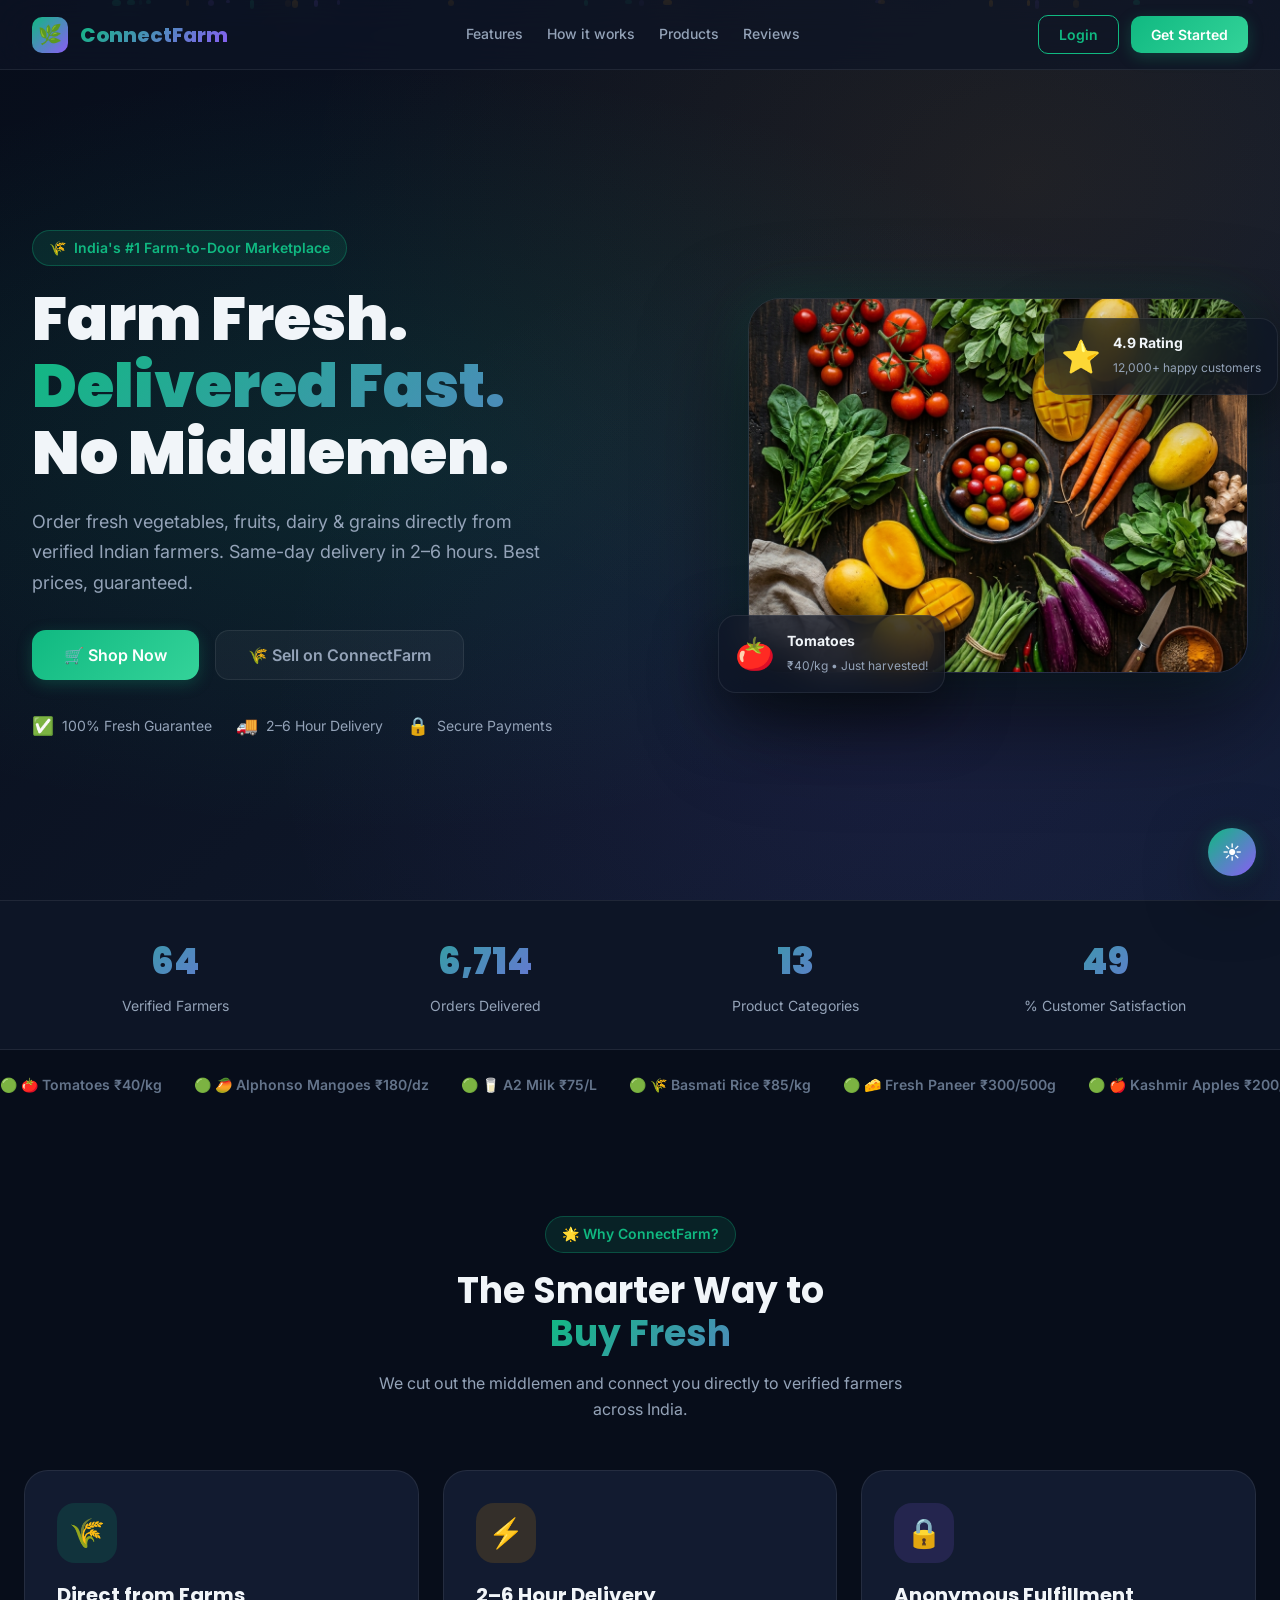
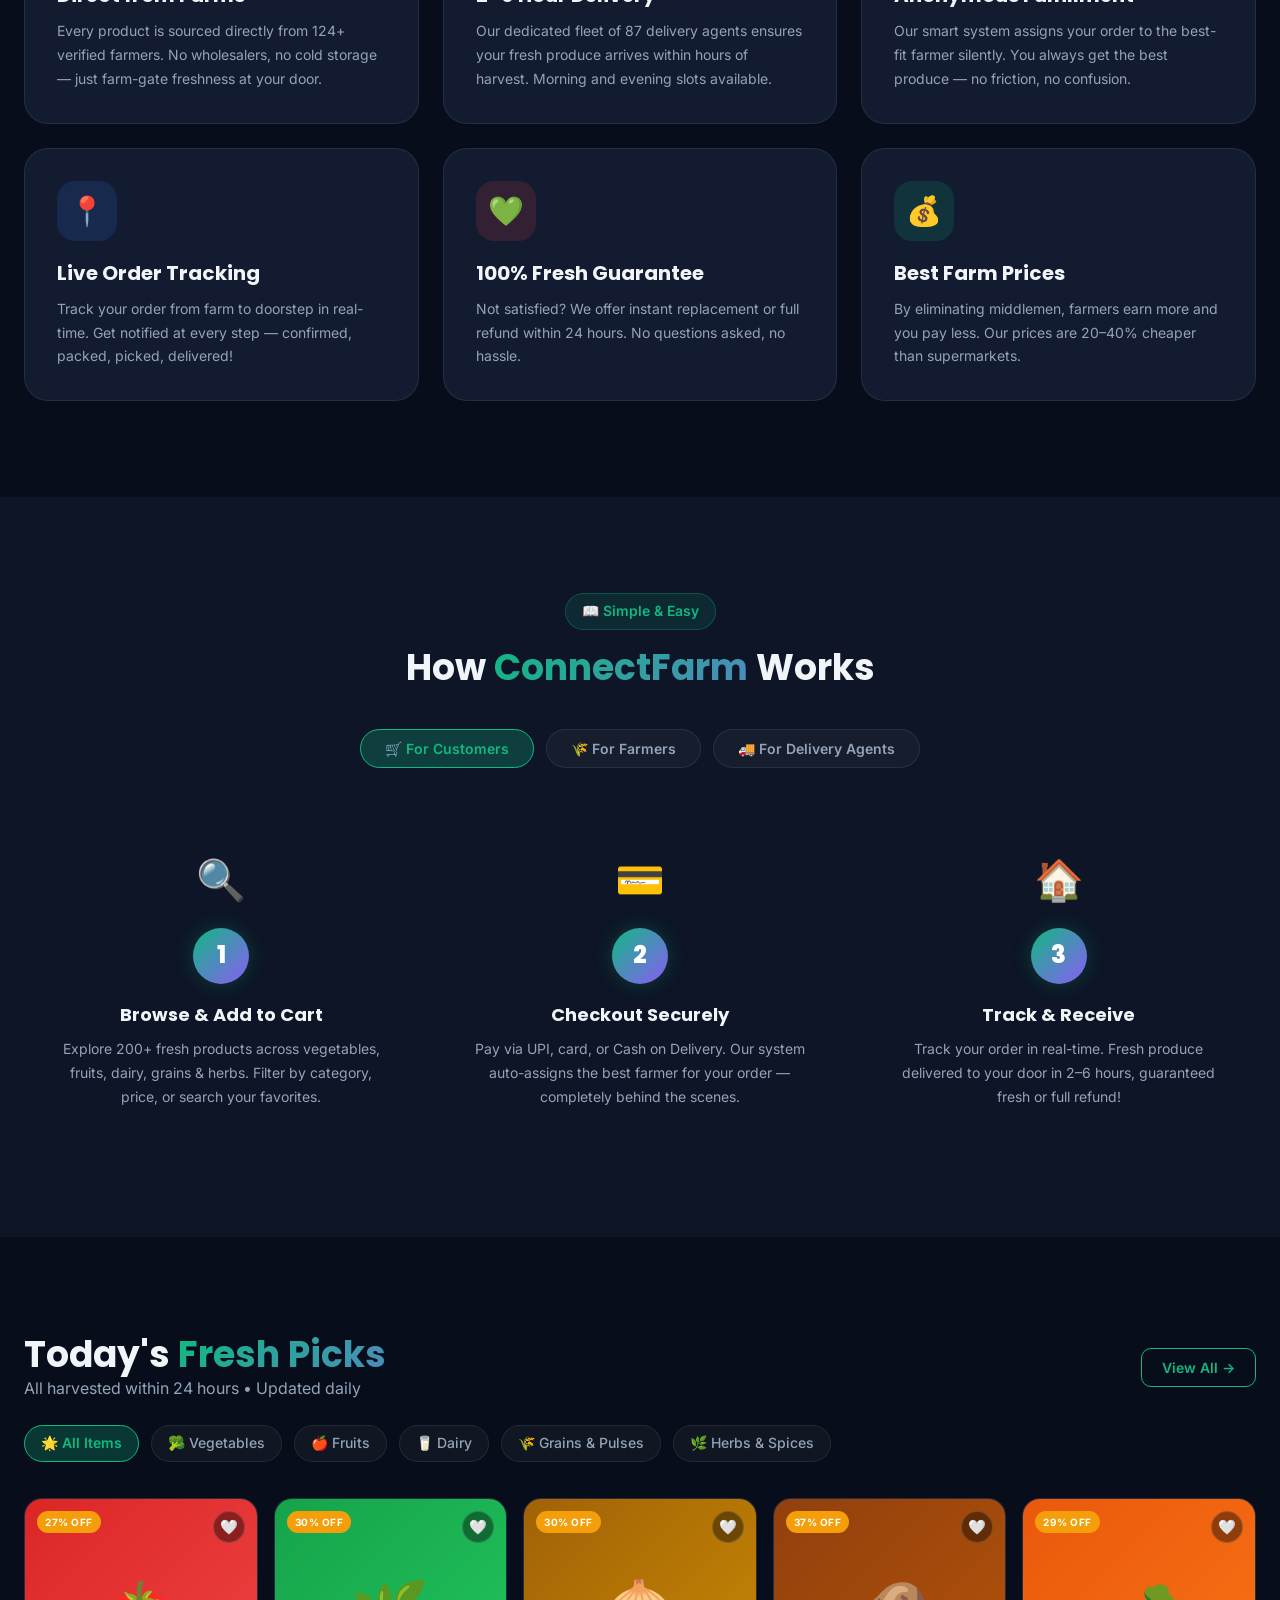
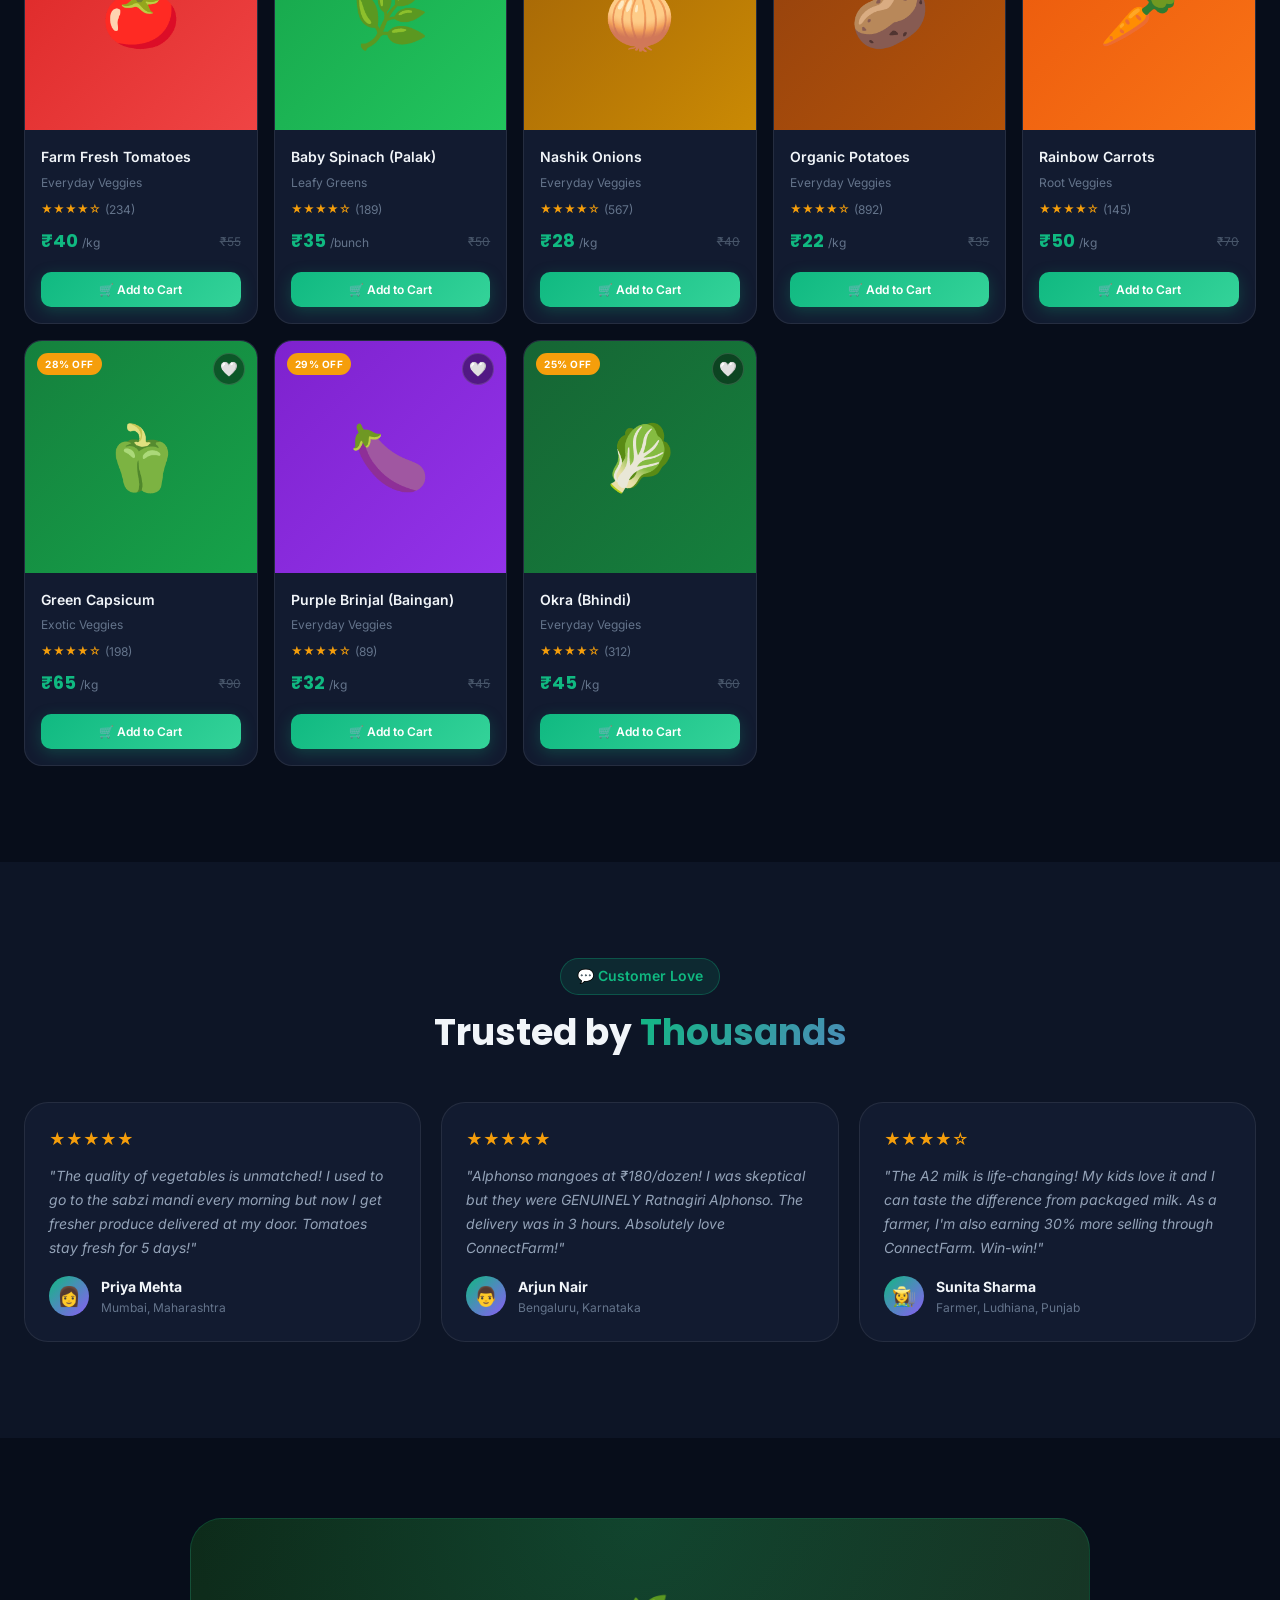
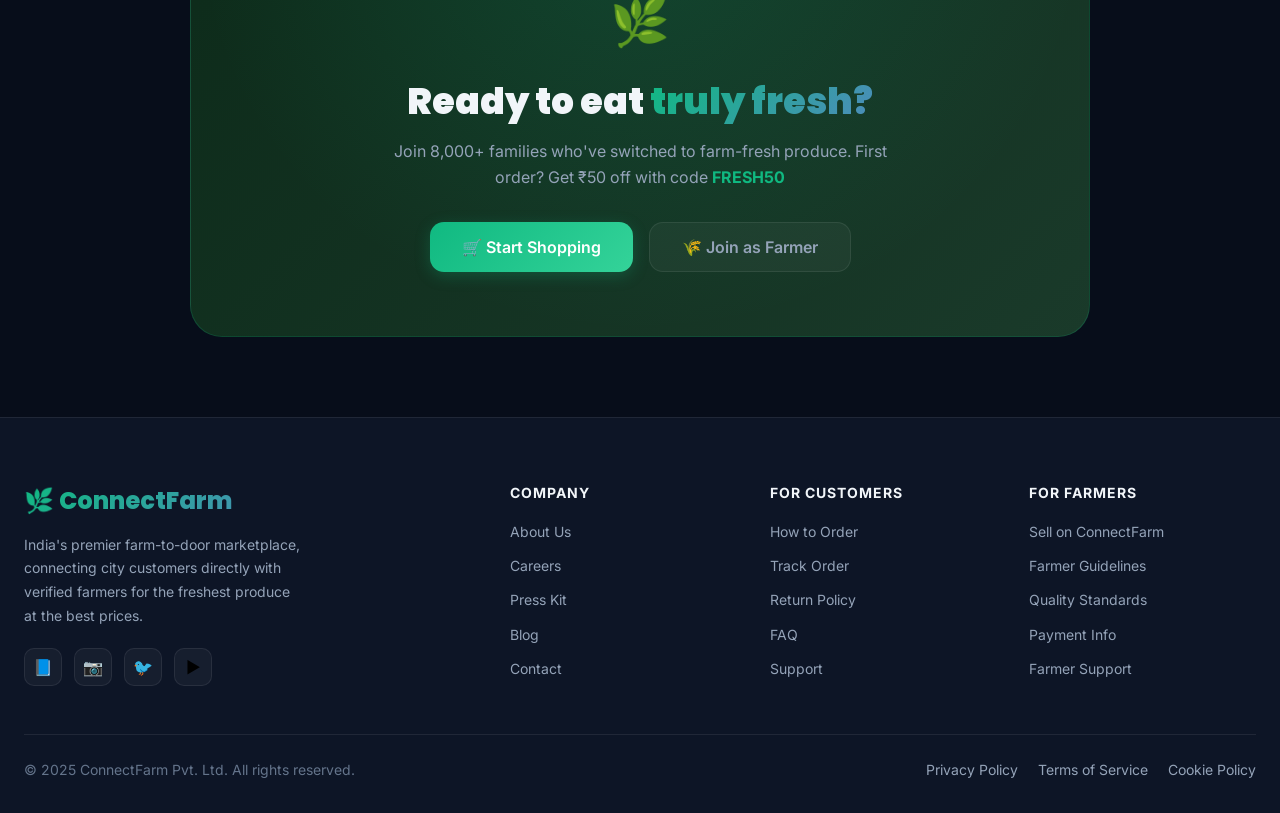
==== index.html @ 69b0e83d "[Sarthak]: added files" ====
<!DOCTYPE html>
<html lang="en" data-theme="dark">
<head>
  <meta charset="UTF-8" />
  <meta name="viewport" content="width=device-width, initial-scale=1.0" />
  <title>ConnectFarm — Farm Fresh, Delivered Fast</title>
  <meta name="description" content="India's premium farm-to-door marketplace. Order fresh vegetables, fruits, dairy & grains directly from verified farmers. Fast delivery, best prices." />
  <link rel="icon" href="data:image/svg+xml,<svg xmlns='http://www.w3.org/2000/svg' viewBox='0 0 100 100'><text y='.9em' font-size='90'>🌿</text></svg>" />
  <link rel="stylesheet" href="css/globals.css" />
  <link rel="stylesheet" href="css/components.css" />
  <link rel="stylesheet" href="css/animations.css" />
  <link rel="stylesheet" href="css/responsive.css" />
  <style>
    /* ─── Landing Page Specific ─── */
    .landing-nav {
      position: fixed; top: 0; left: 0; right: 0; z-index: var(--z-fixed);
      display: flex; align-items: center; gap: var(--space-6);
      padding: 0 var(--space-8); height: 70px;
      background: var(--glass); backdrop-filter: blur(20px);
      border-bottom: 1px solid var(--border);
      transition: all var(--transition);
    }
    .landing-nav.scrolled { background: var(--bg-secondary); box-shadow: var(--shadow); }
    .nav-links { display: flex; gap: var(--space-6); margin-left: auto; }
    .nav-link {
      font-size: var(--text-sm); font-weight: 500; color: var(--text-secondary);
      transition: color var(--transition-fast); text-decoration: none;
    }
    .nav-link:hover { color: var(--primary); }

    /* Hero */
    .hero {
      min-height: 100vh; position: relative; overflow: hidden;
      display: flex; align-items: center;
      background: var(--gradient-hero);
      padding-top: 70px;
    }
    .hero-bg {
      position: absolute; inset: 0; z-index: 0;
      background: radial-gradient(ellipse at 30% 50%, rgba(16,185,129,0.12) 0%, transparent 60%),
                  radial-gradient(ellipse at 80% 20%, rgba(245,158,11,0.08) 0%, transparent 50%),
                  radial-gradient(ellipse at 70% 80%, rgba(139,92,246,0.08) 0%, transparent 50%);
    }
    .hero-inner {
      position: relative; z-index: 2;
      display: flex; align-items: center; gap: var(--space-16);
      width: 100%; max-width: 1280px; margin: 0 auto;
      padding: var(--space-16) var(--space-8);
    }
    .hero-content { flex: 1; }
    .hero-eyebrow {
      display: inline-flex; align-items: center; gap: var(--space-2);
      background: rgba(16,185,129,0.12); border: 1px solid rgba(16,185,129,0.3);
      border-radius: var(--radius-full); padding: 6px var(--space-4);
      font-size: var(--text-sm); font-weight: 600; color: var(--primary);
      margin-bottom: var(--space-5); animation: fadeInDown 0.6s ease;
    }
    .hero-title {
      font-family: var(--font-display); font-size: 3.8rem; font-weight: 900;
      line-height: 1.1; margin-bottom: var(--space-5);
      animation: fadeInUp 0.7s ease 0.1s both;
    }
    .hero-subtitle {
      font-size: var(--text-lg); color: var(--text-secondary);
      max-width: 520px; margin-bottom: var(--space-8);
      animation: fadeInUp 0.7s ease 0.2s both;
      line-height: 1.7;
    }
    .hero-cta-group {
      display: flex; gap: var(--space-4); flex-wrap: wrap;
      margin-bottom: var(--space-8);
      animation: fadeInUp 0.7s ease 0.3s both;
    }
    .hero-trust-badges {
      display: flex; gap: var(--space-6); flex-wrap: wrap;
      animation: fadeInUp 0.7s ease 0.4s both;
    }
    .trust-badge {
      display: flex; align-items: center; gap: var(--space-2);
      font-size: var(--text-sm); color: var(--text-secondary);
    }
    .trust-badge-icon { font-size: 1.1rem; }
    .hero-image-area {
      flex: 1; max-width: 500px;
      position: relative; animation: heroFloat 6s ease-in-out infinite;
    }
    .hero-img {
      width: 100%; border-radius: var(--radius-2xl);
      box-shadow: var(--shadow-xl), 0 0 60px rgba(16,185,129,0.15);
      object-fit: cover; aspect-ratio: 4/3;
      border: 1px solid var(--border);
    }
    .hero-float-card {
      position: absolute; background: var(--glass);
      backdrop-filter: blur(20px); border: 1px solid var(--glass-border);
      border-radius: var(--radius-lg); padding: var(--space-3) var(--space-4);
      display: flex; align-items: center; gap: var(--space-3);
      box-shadow: var(--shadow-lg);
    }
    .hero-float-card.card-1 { bottom: -20px; left: -30px; animation: floatSlow 4s ease-in-out infinite; }
    .hero-float-card.card-2 { top: 20px; right: -30px; animation: floatSlow 5s ease-in-out infinite reverse; }
    .float-card-emoji { font-size: 2rem; }
    .float-card-text strong { display: block; font-size: var(--text-sm); color: var(--text-primary); font-weight: 700; }
    .float-card-text span { font-size: var(--text-xs); color: var(--text-secondary); }

    /* Stats bar */
    .stats-bar {
      background: var(--bg-secondary); border-top: 1px solid var(--border);
      border-bottom: 1px solid var(--border); padding: var(--space-8) 0;
    }
    .stats-grid {
      display: grid; grid-template-columns: repeat(4, 1fr);
      gap: var(--space-6); max-width: 1280px; margin: 0 auto;
      padding: 0 var(--space-8); text-align: center;
    }
    .stat-item {}
    .stat-num {
      font-family: var(--font-display); font-size: var(--text-4xl);
      font-weight: 900; background: var(--gradient-primary);
      -webkit-background-clip: text; -webkit-text-fill-color: transparent;
      background-clip: text;
    }
    .stat-desc { font-size: var(--text-sm); color: var(--text-secondary); margin-top: 4px; }

    /* Marquee */
    .marquee-section { padding: var(--space-6) 0; overflow: hidden; background: var(--bg-primary); }
    .marquee-track {
      display: flex; gap: var(--space-8); white-space: nowrap;
      animation: marqueeScroll 20s linear infinite;
    }
    .marquee-item {
      display: inline-flex; align-items: center; gap: var(--space-3);
      font-size: var(--text-sm); font-weight: 600; color: var(--text-tertiary);
      flex-shrink: 0;
    }
    @keyframes marqueeScroll {
      from { transform: translateX(0); }
      to { transform: translateX(-50%); }
    }

    /* Features */
    .features-section { padding: var(--space-24) 0; background: var(--bg-primary); }
    .features-grid { display: grid; grid-template-columns: repeat(3, 1fr); gap: var(--space-6); }
    .feature-card {
      background: var(--bg-card); border: 1px solid var(--border);
      border-radius: var(--radius-xl); padding: var(--space-8);
      transition: all var(--transition); position: relative; overflow: hidden;
    }
    .feature-card::before {
      content: ''; position: absolute; top: 0; left: 0; right: 0; height: 2px;
      background: var(--gradient-primary); transform: scaleX(0); transform-origin: left;
      transition: transform var(--transition);
    }
    .feature-card:hover::before { transform: scaleX(1); }
    .feature-card:hover { transform: translateY(-6px); box-shadow: var(--shadow-lg); border-color: var(--primary); }
    .feature-icon {
      width: 60px; height: 60px; border-radius: var(--radius-lg);
      display: flex; align-items: center; justify-content: center;
      font-size: 1.8rem; margin-bottom: var(--space-5);
    }
    .feature-title { font-size: var(--text-xl); font-weight: 700; margin-bottom: var(--space-3); }
    .feature-desc { color: var(--text-secondary); line-height: 1.7; font-size: var(--text-sm); }

    /* How it works */
    .how-section { padding: var(--space-24) 0; background: var(--bg-secondary); }
    .how-tabs { display: flex; gap: var(--space-3); justify-content: center; margin-bottom: var(--space-12); flex-wrap: wrap; }
    .how-tab {
      padding: 10px var(--space-6); border-radius: var(--radius-full);
      background: var(--surface); border: 1.5px solid var(--border);
      font-weight: 600; font-size: var(--text-sm); cursor: pointer;
      transition: all var(--transition-fast); color: var(--text-secondary);
    }
    .how-tab.active { background: var(--primary-glow); border-color: var(--primary); color: var(--primary); }
    .how-content { display: none; }
    .how-content.active { display: grid; grid-template-columns: repeat(3, 1fr); gap: var(--space-6); }
    .steps-grid { grid-template-columns: repeat(3, 1fr); }
    .step-card {
      text-align: center; padding: var(--space-8);
      position: relative;
    }
    .step-num {
      width: 56px; height: 56px; border-radius: var(--radius-full);
      background: var(--gradient-primary); color: white;
      font-family: var(--font-display); font-size: var(--text-2xl); font-weight: 800;
      display: flex; align-items: center; justify-content: center;
      margin: 0 auto var(--space-5);
      box-shadow: 0 0 20px var(--primary-glow);
    }
    .step-icon { font-size: 2.5rem; margin-bottom: var(--space-4); }
    .step-title { font-size: var(--text-lg); font-weight: 700; margin-bottom: var(--space-3); }
    .step-desc { color: var(--text-secondary); font-size: var(--text-sm); line-height: 1.7; }
    .step-connector {
      position: absolute; top: 85px; right: -20px; width: 40px; height: 2px;
      background: var(--gradient-primary); opacity: 0.4;
    }

    /* Products preview */
    .products-section { padding: var(--space-24) 0; background: var(--bg-primary); }
    .categories-scroll {
      display: flex; gap: var(--space-3); overflow-x: auto;
      padding-bottom: var(--space-3); margin-bottom: var(--space-6);
      scrollbar-width: none;
    }
    .categories-scroll::-webkit-scrollbar { display: none; }

    /* Testimonials */
    .testimonials-section { padding: var(--space-24) 0; background: var(--bg-secondary); }
    .testimonials-grid { display: grid; grid-template-columns: repeat(3, 1fr); gap: var(--space-5); }
    .testimonial-card {
      background: var(--bg-card); border: 1px solid var(--border);
      border-radius: var(--radius-xl); padding: var(--space-6);
      transition: all var(--transition);
    }
    .testimonial-card:hover { transform: translateY(-4px); box-shadow: var(--shadow-lg); }
    .testimonial-stars { color: var(--secondary); font-size: 1rem; margin-bottom: var(--space-3); }
    .testimonial-text { color: var(--text-secondary); font-size: var(--text-sm); line-height: 1.7; margin-bottom: var(--space-4); font-style: italic; }
    .testimonial-author { display: flex; align-items: center; gap: var(--space-3); }
    .testimonial-avatar {
      width: 40px; height: 40px; border-radius: var(--radius-full);
      background: var(--gradient-primary); display: flex; align-items: center; justify-content: center;
      font-size: 1.2rem;
    }
    .testimonial-name { font-weight: 700; font-size: var(--text-sm); }
    .testimonial-loc { font-size: var(--text-xs); color: var(--text-tertiary); }

    /* App CTA */
    .app-section {
      padding: var(--space-20) 0; background: var(--bg-primary);
    }
    .app-cta-card {
      background: linear-gradient(135deg, #0d2b1a, #1a3a2a);
      border: 1px solid rgba(16,185,129,0.2);
      border-radius: var(--radius-2xl); padding: var(--space-16);
      text-align: center; position: relative; overflow: hidden;
      max-width: 900px; margin: 0 auto;
    }
    .app-cta-card::before {
      content: ''; position: absolute; inset: 0;
      background: radial-gradient(ellipse at 50% 0%, rgba(16,185,129,0.15) 0%, transparent 70%);
    }
    .app-cta-card > * { position: relative; z-index: 1; }

    /* Footer */
    .footer { background: var(--bg-secondary); border-top: 1px solid var(--border); padding: var(--space-16) 0 var(--space-8); }
    .footer-grid { display: grid; grid-template-columns: 2fr 1fr 1fr 1fr; gap: var(--space-8); margin-bottom: var(--space-12); }
    .footer-brand { max-width: 280px; }
    .footer-logo { font-family: var(--font-display); font-size: var(--text-2xl); font-weight: 800; }
    .footer-desc { color: var(--text-secondary); font-size: var(--text-sm); margin-top: var(--space-3); line-height: 1.7; }
    .footer-social { display: flex; gap: var(--space-3); margin-top: var(--space-5); }
    .social-btn {
      width: 38px; height: 38px; border-radius: var(--radius);
      background: var(--surface); border: 1px solid var(--border);
      display: flex; align-items: center; justify-content: center;
      font-size: 1rem; cursor: pointer; transition: all var(--transition-fast);
    }
    .social-btn:hover { background: var(--primary-glow); border-color: var(--primary); }
    .footer-heading { font-size: var(--text-sm); font-weight: 700; text-transform: uppercase; letter-spacing: 1px; color: var(--text-primary); margin-bottom: var(--space-4); }
    .footer-links { display: flex; flex-direction: column; gap: var(--space-3); }
    .footer-link { font-size: var(--text-sm); color: var(--text-secondary); transition: color var(--transition-fast); text-decoration: none; }
    .footer-link:hover { color: var(--primary); }
    .footer-bottom { border-top: 1px solid var(--border); padding-top: var(--space-6); display: flex; align-items: center; justify-content: space-between; }
    .footer-copy { font-size: var(--text-sm); color: var(--text-tertiary); }

    /* Login Modal styles */
    .login-card {
      background: var(--bg-secondary); border: 1px solid var(--border);
      border-radius: var(--radius-2xl); padding: var(--space-10);
      width: 100%; max-width: 440px; position: relative; z-index: 1;
      box-shadow: var(--shadow-xl);
    }
    .login-logo {
      text-align: center; margin-bottom: var(--space-8);
    }
    .login-logo-icon {
      width: 64px; height: 64px; border-radius: var(--radius-xl);
      background: var(--gradient-primary); display: flex; align-items: center;
      justify-content: center; font-size: 2rem; margin: 0 auto var(--space-3);
      box-shadow: 0 0 30px var(--primary-glow);
    }
    .login-title { font-family: var(--font-display); font-size: var(--text-2xl); font-weight: 800; }
    .login-subtitle { color: var(--text-secondary); font-size: var(--text-sm); margin-top: 4px; }

    .demo-accounts {
      background: var(--surface); border: 1px solid var(--border);
      border-radius: var(--radius-lg); padding: var(--space-4);
      margin-bottom: var(--space-5);
    }
    .demo-label { font-size: var(--text-xs); font-weight: 700; text-transform: uppercase; letter-spacing: 0.5px; color: var(--text-tertiary); margin-bottom: var(--space-3); }
    .demo-grid { display: grid; grid-template-columns: 1fr 1fr; gap: var(--space-2); }
    .demo-btn {
      padding: var(--space-3); border-radius: var(--radius);
      background: var(--surface); border: 1px solid var(--border);
      cursor: pointer; text-align: center; transition: all var(--transition-fast);
      font-size: var(--text-xs);
    }
    .demo-btn:hover { background: var(--primary-glow); border-color: var(--primary); }
    .demo-btn-emoji { font-size: 1.3rem; display: block; margin-bottom: 4px; }
    .demo-btn-label { font-weight: 600; color: var(--text-primary); display: block; }
    .demo-btn-email { color: var(--text-tertiary); font-size: 10px; display: block; }
    .divider {
      display: flex; align-items: center; gap: var(--space-3);
      margin: var(--space-5) 0;
    }
    .divider::before, .divider::after {
      content: ''; flex: 1; height: 1px; background: var(--border);
    }
    .divider-text { font-size: var(--text-xs); color: var(--text-tertiary); white-space: nowrap; }

    #login-error {
      background: rgba(239, 68, 68, 0.1); border: 1px solid rgba(239, 68, 68, 0.3);
      border-radius: var(--radius); padding: var(--space-3) var(--space-4);
      color: var(--danger-light); font-size: var(--text-sm); margin-bottom: var(--space-4);
      display: none;
    }
  </style>
</head>
<body>
  <!-- Page Loader -->
  <div id="page-loader">
    <div class="loader-inner">
      <div class="loader-logo">🌿 ConnectFarm</div>
      <div class="loader-bar"><div class="loader-bar-fill"></div></div>
    </div>
  </div>

  <!-- Overlay -->
  <div class="overlay" id="overlay" onclick="closeLoginModal()"></div>

  <!-- Toast Container -->
  <div id="toast-container"></div>

  <!-- Theme Toggle -->
  <button class="theme-toggle" id="theme-toggle" onclick="CF_APP.toggleTheme()" title="Toggle theme">☀️</button>

  <!-- ════════════ NAVBAR ════════════ -->
  <nav class="landing-nav" id="main-nav">
    <div class="navbar-brand">
      <div class="navbar-logo">🌿</div>
      <span class="navbar-brand-text">ConnectFarm</span>
    </div>
    <nav class="nav-links">
      <a href="#features" class="nav-link">Features</a>
      <a href="#how-it-works" class="nav-link">How it works</a>
      <a href="#products" class="nav-link">Products</a>
      <a href="#testimonials" class="nav-link">Reviews</a>
    </nav>
    <div style="margin-left:auto;display:flex;gap:var(--space-3);align-items:center">
      <button class="btn btn-outline" onclick="openLoginModal()">Login</button>
      <button class="btn btn-primary" onclick="openLoginModal()">Get Started</button>
    </div>
  </nav>

  <!-- ════════════ HERO ════════════ -->
  <section class="hero">
    <div class="hero-bg"></div>
    <div id="hero-particles" class="particles-container"></div>
    <div class="hero-inner">
      <div class="hero-content">
        <div class="hero-eyebrow">
          <span>🌾</span> <span>India's #1 Farm-to-Door Marketplace</span>
        </div>
        <h1 class="hero-title">
          Farm Fresh.<br>
          <span class="gradient-text">Delivered Fast.</span><br>
          No Middlemen.
        </h1>
        <p class="hero-subtitle">
          Order fresh vegetables, fruits, dairy & grains directly from verified Indian farmers. Same-day delivery in 2–6 hours. Best prices, guaranteed.
        </p>
        <div class="hero-cta-group">
          <button class="btn btn-primary btn-lg" onclick="openLoginModal('customer')">
            🛒 Shop Now
          </button>
          <button class="btn btn-ghost btn-lg" onclick="openLoginModal('farmer')">
            🌾 Sell on ConnectFarm
          </button>
        </div>
        <div class="hero-trust-badges">
          <div class="trust-badge"><span class="trust-badge-icon">✅</span> 100% Fresh Guarantee</div>
          <div class="trust-badge"><span class="trust-badge-icon">🚚</span> 2–6 Hour Delivery</div>
          <div class="trust-badge"><span class="trust-badge-icon">🔒</span> Secure Payments</div>
        </div>
      </div>
      <div class="hero-image-area">
        <img src="assets/images/hero.png" alt="Fresh farm produce" class="hero-img" onerror="this.style.cssText='background:var(--gradient-primary);height:300px;display:flex;align-items:center;justify-content:center;font-size:6rem;border-radius:var(--radius-2xl)'" />
        <div class="hero-float-card card-1">
          <div class="float-card-emoji">🍅</div>
          <div class="float-card-text">
            <strong>Tomatoes</strong>
            <span>₹40/kg • Just harvested!</span>
          </div>
        </div>
        <div class="hero-float-card card-2">
          <div class="float-card-emoji">⭐</div>
          <div class="float-card-text">
            <strong>4.9 Rating</strong>
            <span>12,000+ happy customers</span>
          </div>
        </div>
      </div>
    </div>
  </section>

  <!-- ════════════ STATS BAR ════════════ -->
  <section class="stats-bar">
    <div class="stats-grid">
      <div class="stat-item reveal">
        <div class="stat-num" data-count="124">0</div>
        <div class="stat-desc">Verified Farmers</div>
      </div>
      <div class="stat-item reveal delay-100">
        <div class="stat-num" data-count="12847">0</div>
        <div class="stat-desc">Orders Delivered</div>
      </div>
      <div class="stat-item reveal delay-200">
        <div class="stat-num" data-count="25">0</div>
        <div class="stat-desc">Product Categories</div>
      </div>
      <div class="stat-item reveal delay-300">
        <div class="stat-num" data-count="94">0</div>
        <div class="stat-desc">% Customer Satisfaction</div>
      </div>
    </div>
  </section>

  <!-- Marquee -->
  <div class="marquee-section">
    <div class="marquee-track" id="marquee-track">
      <!-- Items duplicated for seamless loop -->
    </div>
  </div>

  <!-- ════════════ FEATURES ════════════ -->
  <section class="features-section" id="features">
    <div class="container">
      <div class="text-center" style="margin-bottom:var(--space-12)">
        <div class="hero-eyebrow" style="display:inline-flex;margin-bottom:var(--space-4)">🌟 Why ConnectFarm?</div>
        <h2 class="reveal">The Smarter Way to<br><span class="gradient-text">Buy Fresh</span></h2>
        <p class="reveal delay-100" style="max-width:560px;margin:var(--space-4) auto 0">We cut out the middlemen and connect you directly to verified farmers across India.</p>
      </div>
      <div class="features-grid">
        <div class="feature-card reveal">
          <div class="feature-icon" style="background:rgba(16,185,129,0.15)">🌾</div>
          <h3 class="feature-title">Direct from Farms</h3>
          <p class="feature-desc">Every product is sourced directly from 124+ verified farmers. No wholesalers, no cold storage — just farm-gate freshness at your door.</p>
        </div>
        <div class="feature-card reveal delay-100">
          <div class="feature-icon" style="background:rgba(245,158,11,0.15)">⚡</div>
          <h3 class="feature-title">2–6 Hour Delivery</h3>
          <p class="feature-desc">Our dedicated fleet of 87 delivery agents ensures your fresh produce arrives within hours of harvest. Morning and evening slots available.</p>
        </div>
        <div class="feature-card reveal delay-200">
          <div class="feature-icon" style="background:rgba(139,92,246,0.15)">🔒</div>
          <h3 class="feature-title">Anonymous Fulfillment</h3>
          <p class="feature-desc">Our smart system assigns your order to the best-fit farmer silently. You always get the best produce — no friction, no confusion.</p>
        </div>
        <div class="feature-card reveal">
          <div class="feature-icon" style="background:rgba(59,130,246,0.15)">📍</div>
          <h3 class="feature-title">Live Order Tracking</h3>
          <p class="feature-desc">Track your order from farm to doorstep in real-time. Get notified at every step — confirmed, packed, picked, delivered!</p>
        </div>
        <div class="feature-card reveal delay-100">
          <div class="feature-icon" style="background:rgba(239,68,68,0.15)">💚</div>
          <h3 class="feature-title">100% Fresh Guarantee</h3>
          <p class="feature-desc">Not satisfied? We offer instant replacement or full refund within 24 hours. No questions asked, no hassle.</p>
        </div>
        <div class="feature-card reveal delay-200">
          <div class="feature-icon" style="background:rgba(16,185,129,0.15)">💰</div>
          <h3 class="feature-title">Best Farm Prices</h3>
          <p class="feature-desc">By eliminating middlemen, farmers earn more and you pay less. Our prices are 20–40% cheaper than supermarkets.</p>
        </div>
      </div>
    </div>
  </section>

  <!-- ════════════ HOW IT WORKS ════════════ -->
  <section class="how-section" id="how-it-works">
    <div class="container">
      <div class="text-center" style="margin-bottom:var(--space-10)">
        <div class="hero-eyebrow" style="display:inline-flex;margin-bottom:var(--space-4)">📖 Simple & Easy</div>
        <h2 class="reveal">How <span class="gradient-text">ConnectFarm</span> Works</h2>
      </div>
      <div class="how-tabs">
        <button class="how-tab active" onclick="switchHowTab('customer', this)">🛒 For Customers</button>
        <button class="how-tab" onclick="switchHowTab('farmer', this)">🌾 For Farmers</button>
        <button class="how-tab" onclick="switchHowTab('delivery', this)">🚚 For Delivery Agents</button>
      </div>

      <div class="how-content active" id="how-customer">
        <div class="step-card reveal">
          <div class="step-icon">🔍</div>
          <div class="step-num">1</div>
          <h3 class="step-title">Browse & Add to Cart</h3>
          <p class="step-desc">Explore 200+ fresh products across vegetables, fruits, dairy, grains & herbs. Filter by category, price, or search your favorites.</p>
        </div>
        <div class="step-card reveal delay-200">
          <div class="step-icon">💳</div>
          <div class="step-num">2</div>
          <h3 class="step-title">Checkout Securely</h3>
          <p class="step-desc">Pay via UPI, card, or Cash on Delivery. Our system auto-assigns the best farmer for your order — completely behind the scenes.</p>
        </div>
        <div class="step-card reveal delay-400">
          <div class="step-icon">🏠</div>
          <div class="step-num">3</div>
          <h3 class="step-title">Track & Receive</h3>
          <p class="step-desc">Track your order in real-time. Fresh produce delivered to your door in 2–6 hours, guaranteed fresh or full refund!</p>
        </div>
      </div>

      <div class="how-content" id="how-farmer">
        <div class="step-card reveal">
          <div class="step-icon">📋</div>
          <div class="step-num">1</div>
          <h3 class="step-title">List Your Products</h3>
          <p class="step-desc">Create your product listings with photos, prices, and quantity. Your products appear to thousands of city customers instantly.</p>
        </div>
        <div class="step-card reveal delay-200">
          <div class="step-icon">📦</div>
          <div class="step-num">2</div>
          <h3 class="step-title">Receive & Pack Orders</h3>
          <p class="step-desc">Get notified when a customer orders. Pack the produce and mark it ready — our delivery agent will pick it up.</p>
        </div>
        <div class="step-card reveal delay-400">
          <div class="step-icon">💰</div>
          <div class="step-num">3</div>
          <h3 class="step-title">Earn More</h3>
          <p class="step-desc">Receive instant payments. Track your earnings, orders, and growth on your personal dashboard with AI insights.</p>
        </div>
      </div>

      <div class="how-content" id="how-delivery">
        <div class="step-card reveal">
          <div class="step-icon">📱</div>
          <div class="step-num">1</div>
          <h3 class="step-title">Accept Deliveries</h3>
          <p class="step-desc">View assigned deliveries on your dashboard. See pickup location, drop address, and estimated earnings for each order.</p>
        </div>
        <div class="step-card reveal delay-200">
          <div class="step-icon">🗺️</div>
          <div class="step-num">2</div>
          <h3 class="step-title">Navigate & Deliver</h3>
          <p class="step-desc">Follow optimized routes to pick up from farms and deliver to customers. Real-time support available 24/7.</p>
        </div>
        <div class="step-card reveal delay-400">
          <div class="step-icon">📊</div>
          <div class="step-num">3</div>
          <h3 class="step-title">Track Your Earnings</h3>
          <p class="step-desc">Monitor daily earnings, fuel expenses, vehicle health, and monthly revenue on your comprehensive dashboard.</p>
        </div>
      </div>
    </div>
  </section>

  <!-- ════════════ PRODUCTS PREVIEW ════════════ -->
  <section class="products-section" id="products">
    <div class="container">
      <div class="section-header">
        <div>
          <h2 class="reveal">Today's <span class="gradient-text">Fresh Picks</span></h2>
          <p class="reveal delay-100">All harvested within 24 hours • Updated daily</p>
        </div>
        <button class="btn btn-outline" onclick="openLoginModal('customer')">View All →</button>
      </div>
      <div class="categories-scroll" id="landing-cats"></div>
      <div class="products-grid" id="landing-products"></div>
    </div>
  </section>

  <!-- ════════════ TESTIMONIALS ════════════ -->
  <section class="testimonials-section" id="testimonials">
    <div class="container">
      <div class="text-center" style="margin-bottom:var(--space-12)">
        <div class="hero-eyebrow" style="display:inline-flex;margin-bottom:var(--space-4)">💬 Customer Love</div>
        <h2 class="reveal">Trusted by <span class="gradient-text">Thousands</span></h2>
      </div>
      <div class="testimonials-grid">
        <div class="testimonial-card reveal">
          <div class="testimonial-stars">★★★★★</div>
          <p class="testimonial-text">"The quality of vegetables is unmatched! I used to go to the sabzi mandi every morning but now I get fresher produce delivered at my door. Tomatoes stay fresh for 5 days!"</p>
          <div class="testimonial-author">
            <div class="testimonial-avatar">👩</div>
            <div><div class="testimonial-name">Priya Mehta</div><div class="testimonial-loc">Mumbai, Maharashtra</div></div>
          </div>
        </div>
        <div class="testimonial-card reveal delay-100">
          <div class="testimonial-stars">★★★★★</div>
          <p class="testimonial-text">"Alphonso mangoes at ₹180/dozen! I was skeptical but they were GENUINELY Ratnagiri Alphonso. The delivery was in 3 hours. Absolutely love ConnectFarm!"</p>
          <div class="testimonial-author">
            <div class="testimonial-avatar">👨</div>
            <div><div class="testimonial-name">Arjun Nair</div><div class="testimonial-loc">Bengaluru, Karnataka</div></div>
          </div>
        </div>
        <div class="testimonial-card reveal delay-200">
          <div class="testimonial-stars">★★★★☆</div>
          <p class="testimonial-text">"The A2 milk is life-changing! My kids love it and I can taste the difference from packaged milk. As a farmer, I'm also earning 30% more selling through ConnectFarm. Win-win!"</p>
          <div class="testimonial-author">
            <div class="testimonial-avatar">👩‍🌾</div>
            <div><div class="testimonial-name">Sunita Sharma</div><div class="testimonial-loc">Farmer, Ludhiana, Punjab</div></div>
          </div>
        </div>
      </div>
    </div>
  </section>

  <!-- ════════════ APP CTA ════════════ -->
  <section class="app-section">
    <div class="container">
      <div class="app-cta-card">
        <div style="font-size:3rem;margin-bottom:var(--space-5)">🌿</div>
        <h2 style="font-size:var(--text-4xl);font-weight:900;margin-bottom:var(--space-4)">
          Ready to eat <span class="gradient-text">truly fresh?</span>
        </h2>
        <p style="max-width:500px;margin:0 auto var(--space-8);color:var(--text-secondary)">
          Join 8,000+ families who've switched to farm-fresh produce. First order? Get ₹50 off with code <strong style="color:var(--primary)">FRESH50</strong>
        </p>
        <div style="display:flex;gap:var(--space-4);justify-content:center;flex-wrap:wrap">
          <button class="btn btn-primary btn-lg" onclick="openLoginModal('customer')">🛒 Start Shopping</button>
          <button class="btn btn-ghost btn-lg" onclick="openLoginModal('farmer')">🌾 Join as Farmer</button>
        </div>
      </div>
    </div>
  </section>

  <!-- ════════════ FOOTER ════════════ -->
  <footer class="footer">
    <div class="container">
      <div class="footer-grid">
        <div class="footer-brand">
          <div class="footer-logo gradient-text">🌿 ConnectFarm</div>
          <p class="footer-desc">India's premier farm-to-door marketplace, connecting city customers directly with verified farmers for the freshest produce at the best prices.</p>
          <div class="footer-social">
            <button class="social-btn">📘</button>
            <button class="social-btn">📷</button>
            <button class="social-btn">🐦</button>
            <button class="social-btn">▶️</button>
          </div>
        </div>
        <div>
          <div class="footer-heading">Company</div>
          <div class="footer-links">
            <a href="#" class="footer-link">About Us</a>
            <a href="#" class="footer-link">Careers</a>
            <a href="#" class="footer-link">Press Kit</a>
            <a href="#" class="footer-link">Blog</a>
            <a href="#" class="footer-link">Contact</a>
          </div>
        </div>
        <div>
          <div class="footer-heading">For Customers</div>
          <div class="footer-links">
            <a href="#" class="footer-link">How to Order</a>
            <a href="#" class="footer-link">Track Order</a>
            <a href="#" class="footer-link">Return Policy</a>
            <a href="#" class="footer-link">FAQ</a>
            <a href="#" class="footer-link">Support</a>
          </div>
        </div>
        <div>
          <div class="footer-heading">For Farmers</div>
          <div class="footer-links">
            <a href="#" class="footer-link">Sell on ConnectFarm</a>
            <a href="#" class="footer-link">Farmer Guidelines</a>
            <a href="#" class="footer-link">Quality Standards</a>
            <a href="#" class="footer-link">Payment Info</a>
            <a href="#" class="footer-link">Farmer Support</a>
          </div>
        </div>
      </div>
      <div class="footer-bottom">
        <div class="footer-copy">© 2025 ConnectFarm Pvt. Ltd. All rights reserved.</div>
        <div style="display:flex;gap:var(--space-5)">
          <a href="#" class="footer-link">Privacy Policy</a>
          <a href="#" class="footer-link">Terms of Service</a>
          <a href="#" class="footer-link">Cookie Policy</a>
        </div>
      </div>
    </div>
  </footer>

  <!-- ════════════ LOGIN MODAL ════════════ -->
  <div class="modal" id="login-modal">
    <div class="login-card animate-scale-in">
      <div class="login-logo">
        <div class="login-logo-icon">🌿</div>
        <h2 class="login-title">Welcome Back</h2>
        <p class="login-subtitle">Sign in to your ConnectFarm account</p>
      </div>

      <!-- Demo Accounts -->
      <div class="demo-accounts">
        <div class="demo-label">⚡ Quick Demo Login</div>
        <div class="demo-grid">
          <button class="demo-btn" onclick="fillDemo('customer@demo.com','demo123')">
            <span class="demo-btn-emoji">👩</span>
            <span class="demo-btn-label">Customer</span>
            <span class="demo-btn-email">customer@demo.com</span>
          </button>
          <button class="demo-btn" onclick="fillDemo('farmer@demo.com','demo123')">
            <span class="demo-btn-emoji">👨‍🌾</span>
            <span class="demo-btn-label">Farmer</span>
            <span class="demo-btn-email">farmer@demo.com</span>
          </button>
          <button class="demo-btn" onclick="fillDemo('admin@demo.com','demo123')">
            <span class="demo-btn-emoji">🛡️</span>
            <span class="demo-btn-label">Admin</span>
            <span class="demo-btn-email">admin@demo.com</span>
          </button>
          <button class="demo-btn" onclick="fillDemo('delivery@demo.com','demo123')">
            <span class="demo-btn-emoji">🚚</span>
            <span class="demo-btn-label">Delivery</span>
            <span class="demo-btn-email">delivery@demo.com</span>
          </button>
        </div>
      </div>

      <div class="divider"><span class="divider-text">or enter manually</span></div>

      <!-- Error Message -->
      <div id="login-error"></div>

      <!-- Login Form -->
      <form onsubmit="handleLogin(event)">
        <div class="form-group">
          <label class="form-label">Email Address</label>
          <div class="form-control-icon">
            <span class="icon">📧</span>
            <input type="email" class="form-control" id="login-email" placeholder="you@example.com" required />
          </div>
        </div>
        <div class="form-group">
          <label class="form-label">Password</label>
          <div class="form-control-icon">
            <span class="icon">🔑</span>
            <input type="password" class="form-control" id="login-password" placeholder="Enter password" required />
          </div>
        </div>
        <button type="submit" class="btn btn-primary w-full btn-lg" id="login-btn" style="margin-top:var(--space-2)">
          Sign In →
        </button>
      </form>
      <p style="text-align:center;margin-top:var(--space-5);font-size:var(--text-xs);color:var(--text-tertiary)">
        Use password: <strong style="color:var(--primary)">demo123</strong> for all demo accounts
      </p>
    </div>
  </div>

  <!-- Scripts -->
  <script src="js/data.js"></script>
  <script src="js/auth.js"></script>
  <script src="js/app.js"></script>
  <script>
    // ─── Init ───
    CF_APP.initTheme();

    // Hide loader
    window.addEventListener('load', () => {
      setTimeout(() => CF_APP.hideLoader(), 500);
      CF_APP.initRevealAnimations();
      initLandingAnimations();
      renderMarquee();
      renderLandingProducts();
      renderLandingCategories();
      initCounters();
    });

    // Scroll nav effect
    window.addEventListener('scroll', () => {
      const nav = document.getElementById('main-nav');
      if (nav) nav.classList.toggle('scrolled', window.scrollY > 50);
    });

    // Particles
    CF_APP.generateParticles('hero-particles', 25);

    // ─── Login Modal ───
    function openLoginModal(roleHint) {
      document.getElementById('login-modal').classList.add('show');
      document.getElementById('overlay').classList.add('show');
      if (roleHint) {
        const emailMap = { customer: 'customer@demo.com', farmer: 'farmer@demo.com', admin: 'admin@demo.com', delivery: 'delivery@demo.com' };
        if (emailMap[roleHint]) fillDemo(emailMap[roleHint], 'demo123');
      }
    }
    function closeLoginModal() {
      document.getElementById('login-modal').classList.remove('show');
      document.getElementById('overlay').classList.remove('show');
    }

    function fillDemo(email, pass) {
      document.getElementById('login-email').value = email;
      document.getElementById('login-password').value = pass;
    }

    function handleLogin(e) {
      e.preventDefault();
      const email = document.getElementById('login-email').value;
      const pass = document.getElementById('login-password').value;
      const btn = document.getElementById('login-btn');
      btn.textContent = 'Signing in...';
      btn.disabled = true;

      setTimeout(() => {
        const result = CF_AUTH.login(email, pass);
        if (result.success) {
          CF_APP.toast('Welcome back, ' + result.user.name + '! 🎉', 'success');
          setTimeout(() => CF_AUTH.redirectToDashboard(result.user.role), 800);
        } else {
          const err = document.getElementById('login-error');
          err.textContent = result.message;
          err.style.display = 'block';
          btn.textContent = 'Sign In →';
          btn.disabled = false;
        }
      }, 800);
    }

    // ─── How tabs ───
    function switchHowTab(tab, btn) {
      document.querySelectorAll('.how-tab').forEach(t => t.classList.remove('active'));
      document.querySelectorAll('.how-content').forEach(c => c.classList.remove('active'));
      btn.classList.add('active');
      document.getElementById('how-' + tab).classList.add('active');
    }

    // ─── Counter animation ───
    function initCounters() {
      const counters = document.querySelectorAll('[data-count]');
      const obs = new IntersectionObserver(entries => {
        entries.forEach(e => {
          if (e.isIntersecting) {
            const el = e.target;
            const target = parseInt(el.dataset.count);
            CF_APP.animateCounter(el, target, 1500);
            obs.unobserve(el);
          }
        });
      }, { threshold: 0.3 });
      counters.forEach(c => obs.observe(c));
    }

    // ─── Marquee ───
    function renderMarquee() {
      const items = ['🍅 Tomatoes ₹40/kg', '🥭 Alphonso Mangoes ₹180/dz', '🥛 A2 Milk ₹75/L', '🌾 Basmati Rice ₹85/kg', '🧀 Fresh Paneer ₹300/500g', '🍎 Kashmir Apples ₹200/kg', '🌿 Desi Ghee ₹650/500ml', '🥬 Bhindi ₹45/kg', '🫘 Moong Dal ₹120/kg', '🍌 Bananas ₹45/dz'];
      const track = document.getElementById('marquee-track');
      if (track) {
        const doubled = [...items, ...items];
        track.innerHTML = doubled.map(i => `<span class="marquee-item">🟢 ${i}</span>`).join('');
      }
    }

    // ─── Landing products ───
    function renderLandingCategories() {
      const el = document.getElementById('landing-cats');
      if (!el) return;
      el.innerHTML = CF_DATA.categories.map((c, i) => `
        <span class="filter-chip ${i === 0 ? 'active' : ''}" onclick="filterLandingProducts('${c.id}', this)">
          ${c.emoji} ${c.label}
        </span>`).join('');
    }

    let landingFilter = 'all';
    function filterLandingProducts(cat, el) {
      landingFilter = cat;
      document.querySelectorAll('#landing-cats .filter-chip').forEach(c => c.classList.remove('active'));
      if (el) el.classList.add('active');
      renderLandingProducts();
    }

    function renderLandingProducts() {
      const el = document.getElementById('landing-products');
      if (!el) return;
      let products = CF_DATA.products;
      if (landingFilter !== 'all') products = products.filter(p => p.category === landingFilter);
      products = products.slice(0, 8);
      const discount = (p) => Math.round(((p.mrp - p.price) / p.mrp) * 100);
      el.innerHTML = products.map(p => `
        <div class="product-card" onclick="openLoginModal('customer')">
          <div class="product-card-img" style="background:${p.gradient}">
            ${p.emoji}
            ${discount(p) > 0 ? `<div class="product-card-tag">${discount(p)}% OFF</div>` : ''}
            <button class="product-wishlist-btn" onclick="event.stopPropagation()">🤍</button>
          </div>
          <div class="product-card-body">
            <div class="product-name">${p.name}</div>
            <div class="product-category-label">${p.subcategory}</div>
            <div class="product-rating">
              <span class="stars" style="color:var(--secondary)">${'★'.repeat(Math.floor(p.rating))}${'☆'.repeat(5 - Math.floor(p.rating))}</span>
              <span class="count">(${p.reviews})</span>
            </div>
            <div class="product-price-row">
              <div>
                <span class="product-price">₹${p.price}</span>
                <span class="product-unit">/${p.unit}</span>
              </div>
              <span class="product-mrp">₹${p.mrp}</span>
            </div>
          </div>
          <div class="product-card-actions">
            <button class="btn btn-primary w-full" style="font-size:var(--text-xs)" onclick="event.stopPropagation();openLoginModal('customer')">
              🛒 Add to Cart
            </button>
          </div>
        </div>`).join('');
    }

    // ─── Landing animations ───
    function initLandingAnimations() {
      // Product card hover glow
      document.querySelectorAll('.feature-card').forEach(card => {
        card.addEventListener('mouseenter', function() {
          this.style.background = 'var(--bg-elevated)';
        });
        card.addEventListener('mouseleave', function() {
          this.style.background = 'var(--bg-card)';
        });
      });
    }
  </script>
</body>
</html>
---- css/globals.css ----
/* ============================================================
   ConnectFarm — globals.css
   Design tokens, reset, typography, utilities
   ============================================================ */

@import url('https://fonts.googleapis.com/css2?family=Poppins:wght@300;400;500;600;700;800;900&family=Inter:wght@300;400;500;600;700&display=swap');

/* ─── CSS Variables (Dark Theme Default) ─── */
:root {
  /* Brand Colors */
  --primary: #10b981;
  --primary-light: #34d399;
  --primary-dark: #059669;
  --primary-glow: rgba(16, 185, 129, 0.25);
  --secondary: #f59e0b;
  --secondary-light: #fbbf24;
  --secondary-dark: #d97706;
  --secondary-glow: rgba(245, 158, 11, 0.25);
  --accent: #8b5cf6;
  --accent-light: #a78bfa;
  --accent-glow: rgba(139, 92, 246, 0.25);
  --danger: #ef4444;
  --danger-light: #f87171;
  --danger-glow: rgba(239, 68, 68, 0.2);
  --info: #3b82f6;
  --info-light: #60a5fa;

  /* Dark Theme Backgrounds */
  --bg-primary: #070d1a;
  --bg-secondary: #0d1526;
  --bg-tertiary: #111d35;
  --bg-card: #121b30;
  --bg-elevated: #1a2540;

  /* Surfaces & Glass */
  --surface: rgba(255, 255, 255, 0.04);
  --surface-hover: rgba(255, 255, 255, 0.07);
  --surface-active: rgba(255, 255, 255, 0.1);
  --glass: rgba(13, 21, 38, 0.7);
  --glass-light: rgba(255, 255, 255, 0.06);
  --glass-border: rgba(255, 255, 255, 0.08);
  --glass-border-hover: rgba(255, 255, 255, 0.15);

  /* Borders */
  --border: rgba(255, 255, 255, 0.08);
  --border-hover: rgba(255, 255, 255, 0.15);
  --border-active: rgba(16, 185, 129, 0.4);

  /* Text */
  --text-primary: #f1f5f9;
  --text-secondary: #94a3b8;
  --text-tertiary: #64748b;
  --text-muted: #475569;
  --text-inverse: #0f172a;

  /* Shadows */
  --shadow-sm: 0 1px 3px rgba(0, 0, 0, 0.4);
  --shadow: 0 4px 16px rgba(0, 0, 0, 0.4);
  --shadow-lg: 0 20px 60px rgba(0, 0, 0, 0.5);
  --shadow-xl: 0 40px 100px rgba(0, 0, 0, 0.6);
  --shadow-glow: 0 0 30px var(--primary-glow);
  --shadow-amber: 0 0 30px var(--secondary-glow);

  /* Gradients */
  --gradient-primary: linear-gradient(135deg, var(--primary), var(--accent));
  --gradient-secondary: linear-gradient(135deg, var(--secondary), var(--danger));
  --gradient-hero: linear-gradient(135deg, #070d1a 0%, #0d1526 50%, #111d35 100%);
  --gradient-card: linear-gradient(145deg, rgba(255,255,255,0.05), rgba(255,255,255,0.02));
  --gradient-emerald: linear-gradient(135deg, #10b981, #34d399);
  --gradient-amber: linear-gradient(135deg, #f59e0b, #fbbf24);

  /* Spacing */
  --space-1: 0.25rem;
  --space-2: 0.5rem;
  --space-3: 0.75rem;
  --space-4: 1rem;
  --space-5: 1.25rem;
  --space-6: 1.5rem;
  --space-8: 2rem;
  --space-10: 2.5rem;
  --space-12: 3rem;
  --space-16: 4rem;
  --space-20: 5rem;
  --space-24: 6rem;

  /* Border Radius */
  --radius-sm: 6px;
  --radius: 10px;
  --radius-md: 14px;
  --radius-lg: 18px;
  --radius-xl: 24px;
  --radius-2xl: 32px;
  --radius-full: 9999px;

  /* Typography */
  --font-sans: 'Inter', -apple-system, BlinkMacSystemFont, sans-serif;
  --font-display: 'Poppins', sans-serif;
  --text-xs: 0.75rem;
  --text-sm: 0.875rem;
  --text-base: 1rem;
  --text-lg: 1.125rem;
  --text-xl: 1.25rem;
  --text-2xl: 1.5rem;
  --text-3xl: 1.875rem;
  --text-4xl: 2.25rem;
  --text-5xl: 3rem;
  --text-6xl: 3.75rem;

  /* Transitions */
  --transition-fast: 150ms cubic-bezier(0.4, 0, 0.2, 1);
  --transition: 250ms cubic-bezier(0.4, 0, 0.2, 1);
  --transition-slow: 400ms cubic-bezier(0.4, 0, 0.2, 1);
  --transition-bounce: 300ms cubic-bezier(0.34, 1.56, 0.64, 1);

  /* Sidebar */
  --sidebar-width: 260px;
  --sidebar-collapsed: 70px;
  --header-height: 70px;

  /* Z-index */
  --z-dropdown: 100;
  --z-sticky: 200;
  --z-fixed: 300;
  --z-modal-backdrop: 400;
  --z-modal: 500;
  --z-toast: 600;
}

/* ─── Light Theme ─── */
[data-theme="light"] {
  --bg-primary: #f0fdf4;
  --bg-secondary: #ffffff;
  --bg-tertiary: #f8fafc;
  --bg-card: #ffffff;
  --bg-elevated: #f1f5f9;

  --surface: rgba(0, 0, 0, 0.03);
  --surface-hover: rgba(0, 0, 0, 0.06);
  --surface-active: rgba(0, 0, 0, 0.09);
  --glass: rgba(255, 255, 255, 0.85);
  --glass-light: rgba(0, 0, 0, 0.04);
  --glass-border: rgba(0, 0, 0, 0.08);
  --glass-border-hover: rgba(0, 0, 0, 0.15);

  --border: rgba(0, 0, 0, 0.08);
  --border-hover: rgba(0, 0, 0, 0.15);
  --border-active: rgba(16, 185, 129, 0.5);

  --text-primary: #0f172a;
  --text-secondary: #475569;
  --text-tertiary: #64748b;
  --text-muted: #94a3b8;
  --text-inverse: #f1f5f9;

  --shadow-sm: 0 1px 3px rgba(0, 0, 0, 0.08);
  --shadow: 0 4px 16px rgba(0, 0, 0, 0.08);
  --shadow-lg: 0 20px 60px rgba(0, 0, 0, 0.12);
  --shadow-xl: 0 40px 100px rgba(0, 0, 0, 0.15);

  --gradient-hero: linear-gradient(135deg, #ecfdf5 0%, #f0fdf4 50%, #d1fae5 100%);
  --gradient-card: linear-gradient(145deg, rgba(255,255,255,0.9), rgba(255,255,255,0.7));
}

/* ─── Reset ─── */
*, *::before, *::after {
  box-sizing: border-box;
  margin: 0;
  padding: 0;
}

html {
  scroll-behavior: smooth;
  -webkit-text-size-adjust: 100%;
}

body {
  font-family: var(--font-sans);
  background-color: var(--bg-primary);
  color: var(--text-primary);
  line-height: 1.6;
  font-size: var(--text-base);
  min-height: 100vh;
  transition: background-color var(--transition), color var(--transition);
  -webkit-font-smoothing: antialiased;
  -moz-osx-font-smoothing: grayscale;
}

img { max-width: 100%; height: auto; display: block; }
a { color: inherit; text-decoration: none; }
button { font-family: inherit; cursor: pointer; border: none; background: none; }
ul, ol { list-style: none; }
input, textarea, select { font-family: inherit; }

/* ─── Typography ─── */
h1, h2, h3, h4, h5, h6 {
  font-family: var(--font-display);
  font-weight: 700;
  line-height: 1.2;
  color: var(--text-primary);
}
h1 { font-size: var(--text-5xl); }
h2 { font-size: var(--text-4xl); }
h3 { font-size: var(--text-3xl); }
h4 { font-size: var(--text-2xl); }
h5 { font-size: var(--text-xl); }
h6 { font-size: var(--text-lg); }

p { color: var(--text-secondary); }

/* ─── Scrollbar ─── */
::-webkit-scrollbar { width: 6px; height: 6px; }
::-webkit-scrollbar-track { background: transparent; }
::-webkit-scrollbar-thumb { background: var(--border); border-radius: var(--radius-full); }
::-webkit-scrollbar-thumb:hover { background: var(--border-hover); }

/* ─── Selection ─── */
::selection { background: var(--primary-glow); color: var(--primary-light); }

/* ─── Utility Classes ─── */
.container { width: 100%; max-width: 1280px; margin: 0 auto; padding: 0 var(--space-6); }
.container-sm { max-width: 768px; margin: 0 auto; padding: 0 var(--space-6); }

.flex { display: flex; }
.flex-col { flex-direction: column; }
.items-center { align-items: center; }
.items-start { align-items: flex-start; }
.items-end { align-items: flex-end; }
.justify-center { justify-content: center; }
.justify-between { justify-content: space-between; }
.justify-end { justify-content: flex-end; }
.flex-1 { flex: 1; }
.flex-wrap { flex-wrap: wrap; }
.gap-1 { gap: var(--space-1); }
.gap-2 { gap: var(--space-2); }
.gap-3 { gap: var(--space-3); }
.gap-4 { gap: var(--space-4); }
.gap-6 { gap: var(--space-6); }
.gap-8 { gap: var(--space-8); }

.grid { display: grid; }
.grid-cols-2 { grid-template-columns: repeat(2, 1fr); }
.grid-cols-3 { grid-template-columns: repeat(3, 1fr); }
.grid-cols-4 { grid-template-columns: repeat(4, 1fr); }

.w-full { width: 100%; }
.h-full { height: 100%; }
.relative { position: relative; }
.absolute { position: absolute; }
.fixed { position: fixed; }
.sticky { position: sticky; }
.overflow-hidden { overflow: hidden; }
.overflow-auto { overflow: auto; }

.text-center { text-align: center; }
.text-right { text-align: right; }
.text-left { text-align: left; }
.text-xs { font-size: var(--text-xs); }
.text-sm { font-size: var(--text-sm); }
.text-lg { font-size: var(--text-lg); }
.text-xl { font-size: var(--text-xl); }
.text-2xl { font-size: var(--text-2xl); }
.font-medium { font-weight: 500; }
.font-semibold { font-weight: 600; }
.font-bold { font-weight: 700; }
.font-display { font-family: var(--font-display); }

.text-primary-color { color: var(--primary); }
.text-secondary-color { color: var(--secondary); }
.text-muted { color: var(--text-muted); }
.text-danger { color: var(--danger); }

.rounded { border-radius: var(--radius); }
.rounded-lg { border-radius: var(--radius-lg); }
.rounded-xl { border-radius: var(--radius-xl); }
.rounded-full { border-radius: var(--radius-full); }

.hidden { display: none !important; }
.block { display: block; }
.inline-flex { display: inline-flex; }
.inline-block { display: inline-block; }

.cursor-pointer { cursor: pointer; }
.pointer-events-none { pointer-events: none; }
.select-none { user-select: none; }

.truncate { white-space: nowrap; overflow: hidden; text-overflow: ellipsis; }
.line-clamp-2 {
  display: -webkit-box;
  -webkit-line-clamp: 2;
  -webkit-box-orient: vertical;
  overflow: hidden;
}

/* Spacing utilities */
.p-4 { padding: var(--space-4); }
.p-6 { padding: var(--space-6); }
.p-8 { padding: var(--space-8); }
.px-4 { padding-left: var(--space-4); padding-right: var(--space-4); }
.py-2 { padding-top: var(--space-2); padding-bottom: var(--space-2); }
.py-3 { padding-top: var(--space-3); padding-bottom: var(--space-3); }
.mt-1 { margin-top: var(--space-1); }
.mt-2 { margin-top: var(--space-2); }
.mt-4 { margin-top: var(--space-4); }
.mb-2 { margin-bottom: var(--space-2); }
.mb-4 { margin-bottom: var(--space-4); }
.mb-6 { margin-bottom: var(--space-6); }
.ml-auto { margin-left: auto; }

/* ─── Theme Toggle ─── */
.theme-toggle {
  position: fixed;
  bottom: var(--space-6);
  right: var(--space-6);
  z-index: var(--z-fixed);
  width: 48px;
  height: 48px;
  border-radius: var(--radius-full);
  background: var(--gradient-primary);
  display: flex;
  align-items: center;
  justify-content: center;
  box-shadow: var(--shadow-lg), 0 0 20px var(--primary-glow);
  transition: transform var(--transition-bounce), box-shadow var(--transition);
  cursor: pointer;
  border: none;
  color: white;
  font-size: 1.2rem;
}
.theme-toggle:hover {
  transform: scale(1.1) rotate(15deg);
  box-shadow: var(--shadow-xl), 0 0 30px var(--primary-glow);
}

/* ─── Toast Notifications ─── */
#toast-container {
  position: fixed;
  top: var(--space-6);
  right: var(--space-6);
  z-index: var(--z-toast);
  display: flex;
  flex-direction: column;
  gap: var(--space-3);
  pointer-events: none;
}
.toast {
  background: var(--bg-elevated);
  border: 1px solid var(--border);
  border-left: 3px solid var(--primary);
  border-radius: var(--radius-md);
  padding: var(--space-4) var(--space-5);
  display: flex;
  align-items: center;
  gap: var(--space-3);
  min-width: 300px;
  max-width: 400px;
  box-shadow: var(--shadow-lg);
  pointer-events: all;
  animation: slideInRight 0.3s var(--transition-bounce) forwards;
  backdrop-filter: blur(20px);
}
.toast.success { border-left-color: var(--primary); }
.toast.error { border-left-color: var(--danger); }
.toast.warning { border-left-color: var(--secondary); }
.toast.info { border-left-color: var(--info); }
.toast-icon { font-size: 1.25rem; flex-shrink: 0; }
.toast-message { font-size: var(--text-sm); font-weight: 500; color: var(--text-primary); }
.toast-exit { animation: slideOutRight 0.3s ease forwards; }

/* ─── Loading States ─── */
.skeleton {
  background: linear-gradient(
    90deg,
    var(--surface) 25%,
    var(--surface-hover) 50%,
    var(--surface) 75%
  );
  background-size: 200% 100%;
  animation: shimmer 1.5s infinite;
  border-radius: var(--radius);
}

/* ─── Badge ─── */
.badge {
  display: inline-flex;
  align-items: center;
  gap: 4px;
  padding: 2px 8px;
  border-radius: var(--radius-full);
  font-size: var(--text-xs);
  font-weight: 600;
  text-transform: uppercase;
  letter-spacing: 0.5px;
}
.badge-success { background: rgba(16, 185, 129, 0.15); color: var(--primary-light); border: 1px solid rgba(16, 185, 129, 0.3); }
.badge-warning { background: rgba(245, 158, 11, 0.15); color: var(--secondary-light); border: 1px solid rgba(245, 158, 11, 0.3); }
.badge-danger  { background: rgba(239, 68, 68, 0.15);  color: var(--danger-light); border: 1px solid rgba(239, 68, 68, 0.3); }
.badge-info    { background: rgba(59, 130, 246, 0.15); color: var(--info-light); border: 1px solid rgba(59, 130, 246, 0.3); }
.badge-accent  { background: rgba(139, 92, 246, 0.15); color: var(--accent-light); border: 1px solid rgba(139, 92, 246, 0.3); }
.badge-neutral { background: var(--surface); color: var(--text-secondary); border: 1px solid var(--border); }

/* ─── Star Rating ─── */
.stars { display: inline-flex; gap: 2px; color: var(--secondary); font-size: var(--text-sm); }

/* ─── Status Dot ─── */
.status-dot {
  width: 8px; height: 8px;
  border-radius: var(--radius-full);
  display: inline-block;
  flex-shrink: 0;
}
.status-dot.online { background: var(--primary); box-shadow: 0 0 6px var(--primary); }
.status-dot.offline { background: var(--text-muted); }
.status-dot.busy { background: var(--secondary); box-shadow: 0 0 6px var(--secondary); }

/* ─── Page Loader ─── */
#page-loader {
  position: fixed; inset: 0;
  background: var(--bg-primary);
  display: flex; align-items: center; justify-content: center;
  z-index: 9999;
  transition: opacity 0.5s, visibility 0.5s;
}
#page-loader.hide { opacity: 0; visibility: hidden; }
.loader-inner {
  text-align: center;
}
.loader-logo {
  font-family: var(--font-display);
  font-size: var(--text-2xl);
  font-weight: 800;
  background: var(--gradient-primary);
  -webkit-background-clip: text;
  -webkit-text-fill-color: transparent;
  background-clip: text;
  margin-bottom: var(--space-4);
}
.loader-bar {
  width: 200px;
  height: 3px;
  background: var(--surface);
  border-radius: var(--radius-full);
  overflow: hidden;
  margin: 0 auto;
}
.loader-bar-fill {
  height: 100%;
  background: var(--gradient-primary);
  border-radius: var(--radius-full);
  animation: loadingBar 1.5s ease-in-out infinite;
}

/* ─── Overlay ─── */
.overlay {
  position: fixed; inset: 0;
  background: rgba(0, 0, 0, 0.7);
  backdrop-filter: blur(4px);
  z-index: var(--z-modal-backdrop);
  opacity: 0;
  visibility: hidden;
  transition: opacity var(--transition), visibility var(--transition);
}
.overlay.show { opacity: 1; visibility: visible; }

/* ─── No Data State ─── */
.empty-state {
  text-align: center;
  padding: var(--space-16);
  color: var(--text-tertiary);
}
.empty-state .empty-icon {
  font-size: 4rem;
  margin-bottom: var(--space-4);
  opacity: 0.5;
}
.empty-state h3 { color: var(--text-secondary); margin-bottom: var(--space-2); font-size: var(--text-xl); }
---- css/components.css ----
/* ============================================================
   ConnectFarm — components.css
   Buttons, cards, modals, forms, navigation, product cards
   ============================================================ */

/* ─── Buttons ─── */
.btn {
  display: inline-flex;
  align-items: center;
  justify-content: center;
  gap: var(--space-2);
  padding: 10px var(--space-5);
  border-radius: var(--radius);
  font-family: var(--font-sans);
  font-size: var(--text-sm);
  font-weight: 600;
  cursor: pointer;
  border: none;
  transition: all var(--transition-bounce);
  white-space: nowrap;
  position: relative;
  overflow: hidden;
  text-decoration: none;
  user-select: none;
  -webkit-user-select: none;
}
.btn::after {
  content: '';
  position: absolute;
  inset: 0;
  background: rgba(255,255,255,0.1);
  opacity: 0;
  transition: opacity var(--transition-fast);
}
.btn:hover::after { opacity: 1; }
.btn:active { transform: scale(0.97); }
.btn:disabled { opacity: 0.5; cursor: not-allowed; pointer-events: none; }

.btn-primary {
  background: var(--gradient-emerald);
  color: white;
  box-shadow: 0 4px 15px var(--primary-glow);
}
.btn-primary:hover {
  box-shadow: 0 8px 25px var(--primary-glow);
  transform: translateY(-1px);
}

.btn-secondary {
  background: var(--gradient-amber);
  color: white;
  box-shadow: 0 4px 15px var(--secondary-glow);
}
.btn-secondary:hover {
  box-shadow: 0 8px 25px var(--secondary-glow);
  transform: translateY(-1px);
}

.btn-outline {
  background: transparent;
  color: var(--primary);
  border: 1.5px solid var(--primary);
}
.btn-outline:hover {
  background: var(--primary-glow);
}

.btn-ghost {
  background: var(--surface);
  color: var(--text-secondary);
  border: 1px solid var(--border);
}
.btn-ghost:hover {
  background: var(--surface-hover);
  color: var(--text-primary);
  border-color: var(--border-hover);
}

.btn-danger {
  background: linear-gradient(135deg, #ef4444, #f87171);
  color: white;
  box-shadow: 0 4px 15px var(--danger-glow);
}

.btn-lg {
  padding: 14px var(--space-8);
  font-size: var(--text-base);
  border-radius: var(--radius-md);
}

.btn-sm {
  padding: 6px var(--space-4);
  font-size: var(--text-xs);
}

.btn-icon {
  width: 40px;
  height: 40px;
  padding: 0;
  border-radius: var(--radius);
  background: var(--surface);
  border: 1px solid var(--border);
  color: var(--text-secondary);
}
.btn-icon:hover {
  background: var(--surface-hover);
  color: var(--text-primary);
  border-color: var(--primary);
}

/* ─── Glass Card ─── */
.card {
  background: var(--bg-card);
  border: 1px solid var(--border);
  border-radius: var(--radius-lg);
  padding: var(--space-6);
  transition: border-color var(--transition), transform var(--transition), box-shadow var(--transition);
}
.card:hover {
  border-color: var(--border-hover);
}
.card-glass {
  background: var(--glass);
  backdrop-filter: blur(20px);
  -webkit-backdrop-filter: blur(20px);
  border: 1px solid var(--glass-border);
}
.card-glass:hover {
  border-color: var(--glass-border-hover);
}
.card-elevated {
  background: var(--bg-elevated);
  border: 1px solid var(--border);
}
.card-hover:hover {
  transform: translateY(-4px);
  box-shadow: var(--shadow-lg);
  border-color: var(--primary);
}

/* ─── Stat Cards ─── */
.stat-card {
  background: var(--bg-card);
  border: 1px solid var(--border);
  border-radius: var(--radius-lg);
  padding: var(--space-6);
  display: flex;
  align-items: flex-start;
  gap: var(--space-4);
  transition: all var(--transition);
  position: relative;
  overflow: hidden;
}
.stat-card::before {
  content: '';
  position: absolute;
  top: 0; left: 0;
  right: 0; height: 2px;
  background: var(--gradient-primary);
  opacity: 0;
  transition: opacity var(--transition);
}
.stat-card:hover::before { opacity: 1; }
.stat-card:hover { transform: translateY(-3px); box-shadow: var(--shadow-lg); }
.stat-icon {
  width: 52px; height: 52px;
  border-radius: var(--radius-md);
  display: flex; align-items: center; justify-content: center;
  font-size: 1.4rem;
  flex-shrink: 0;
}
.stat-info { flex: 1; }
.stat-label {
  font-size: var(--text-sm);
  color: var(--text-secondary);
  margin-bottom: 4px;
}
.stat-value {
  font-family: var(--font-display);
  font-size: var(--text-2xl);
  font-weight: 700;
  color: var(--text-primary);
  margin-bottom: 4px;
}
.stat-change {
  font-size: var(--text-xs);
  font-weight: 500;
}
.stat-change.up { color: var(--primary); }
.stat-change.down { color: var(--danger); }

/* ─── Product Card ─── */
.product-card {
  background: var(--bg-card);
  border: 1px solid var(--border);
  border-radius: var(--radius-lg);
  overflow: hidden;
  transition: all var(--transition);
  position: relative;
  cursor: pointer;
}
.product-card:hover {
  transform: translateY(-6px);
  box-shadow: var(--shadow-lg);
  border-color: var(--primary);
}
.product-card-img {
  width: 100%;
  aspect-ratio: 1;
  display: flex;
  align-items: center;
  justify-content: center;
  font-size: 4rem;
  position: relative;
  overflow: hidden;
}
.product-card-img::after {
  content: '';
  position: absolute;
  inset: 0;
  background: rgba(0,0,0,0.1);
  opacity: 0;
  transition: opacity var(--transition);
}
.product-card:hover .product-card-img::after { opacity: 1; }
.product-card-body { padding: var(--space-4); }
.product-name {
  font-weight: 600;
  font-size: var(--text-sm);
  color: var(--text-primary);
  margin-bottom: 4px;
}
.product-category-label {
  font-size: var(--text-xs);
  color: var(--text-tertiary);
  margin-bottom: var(--space-2);
}
.product-rating {
  display: flex;
  align-items: center;
  gap: 4px;
  margin-bottom: var(--space-2);
}
.product-rating .stars { font-size: 0.7rem; }
.product-rating .count { font-size: var(--text-xs); color: var(--text-tertiary); }
.product-price-row {
  display: flex;
  align-items: center;
  justify-content: space-between;
  gap: var(--space-2);
}
.product-price {
  font-family: var(--font-display);
  font-weight: 700;
  font-size: var(--text-lg);
  color: var(--primary);
}
.product-mrp {
  font-size: var(--text-xs);
  color: var(--text-muted);
  text-decoration: line-through;
}
.product-discount {
  font-size: var(--text-xs);
  color: var(--secondary);
  font-weight: 600;
}
.product-unit {
  font-size: var(--text-xs);
  color: var(--text-tertiary);
}
.product-card-actions {
  padding: 0 var(--space-4) var(--space-4);
  display: flex;
  gap: var(--space-2);
}
.product-card-tag {
  position: absolute;
  top: var(--space-3);
  left: var(--space-3);
  background: var(--secondary);
  color: white;
  font-size: 10px;
  font-weight: 700;
  padding: 3px 8px;
  border-radius: var(--radius-full);
  text-transform: uppercase;
  letter-spacing: 0.5px;
}
.product-wishlist-btn {
  position: absolute;
  top: var(--space-3);
  right: var(--space-3);
  width: 32px; height: 32px;
  border-radius: var(--radius-full);
  background: rgba(0,0,0,0.4);
  backdrop-filter: blur(10px);
  display: flex; align-items: center; justify-content: center;
  border: 1px solid rgba(255,255,255,0.15);
  cursor: pointer;
  font-size: 0.9rem;
  transition: all var(--transition-bounce);
  z-index: 2;
}
.product-wishlist-btn:hover { transform: scale(1.2); background: rgba(239, 68, 68, 0.3); }
.product-wishlist-btn.active { background: rgba(239, 68, 68, 0.4); }

/* Cart quantity buttons */
.qty-control {
  display: flex;
  align-items: center;
  gap: 0;
  background: var(--surface);
  border: 1px solid var(--border);
  border-radius: var(--radius);
  overflow: hidden;
}
.qty-btn {
  width: 30px; height: 30px;
  display: flex; align-items: center; justify-content: center;
  font-size: var(--text-base);
  color: var(--text-secondary);
  background: transparent;
  border: none;
  cursor: pointer;
  transition: all var(--transition-fast);
}
.qty-btn:hover { background: var(--surface-hover); color: var(--primary); }
.qty-value {
  min-width: 30px;
  text-align: center;
  font-weight: 600;
  font-size: var(--text-sm);
  color: var(--text-primary);
  padding: 0 4px;
}

/* ─── Navbar ─── */
.navbar {
  position: sticky;
  top: 0;
  z-index: var(--z-sticky);
  backdrop-filter: blur(20px);
  -webkit-backdrop-filter: blur(20px);
  background: var(--glass);
  border-bottom: 1px solid var(--border);
  height: var(--header-height);
  display: flex;
  align-items: center;
  padding: 0 var(--space-6);
  gap: var(--space-6);
}
.navbar-brand {
  display: flex;
  align-items: center;
  gap: var(--space-3);
  text-decoration: none;
}
.navbar-logo {
  width: 36px; height: 36px;
  border-radius: var(--radius);
  overflow: hidden;
  background: var(--gradient-primary);
  display: flex; align-items: center; justify-content: center;
  font-size: 1.2rem;
}
.navbar-brand-text {
  font-family: var(--font-display);
  font-weight: 800;
  font-size: var(--text-xl);
  background: var(--gradient-primary);
  -webkit-background-clip: text;
  -webkit-text-fill-color: transparent;
  background-clip: text;
}
.navbar-search {
  flex: 1;
  max-width: 500px;
  position: relative;
}
.navbar-search input {
  width: 100%;
  background: var(--surface);
  border: 1px solid var(--border);
  border-radius: var(--radius-full);
  padding: 10px 44px 10px 16px;
  font-size: var(--text-sm);
  color: var(--text-primary);
  transition: all var(--transition);
  outline: none;
}
.navbar-search input:focus {
  border-color: var(--primary);
  background: var(--surface-hover);
  box-shadow: 0 0 0 3px var(--primary-glow);
}
.navbar-search input::placeholder { color: var(--text-tertiary); }
.navbar-search-icon {
  position: absolute;
  right: 12px;
  top: 50%;
  transform: translateY(-50%);
  color: var(--text-tertiary);
  font-size: 1rem;
  pointer-events: none;
}
.navbar-actions {
  display: flex;
  align-items: center;
  gap: var(--space-3);
  margin-left: auto;
}
.navbar-action-btn {
  position: relative;
  width: 42px; height: 42px;
  border-radius: var(--radius);
  background: var(--surface);
  border: 1px solid var(--border);
  display: flex; align-items: center; justify-content: center;
  font-size: 1.1rem;
  color: var(--text-secondary);
  cursor: pointer;
  transition: all var(--transition);
}
.navbar-action-btn:hover {
  background: var(--surface-hover);
  color: var(--text-primary);
  border-color: var(--border-hover);
}
.navbar-badge {
  position: absolute;
  top: -4px; right: -4px;
  min-width: 18px; height: 18px;
  background: var(--danger);
  color: white;
  font-size: 10px;
  font-weight: 700;
  border-radius: var(--radius-full);
  display: flex; align-items: center; justify-content: center;
  padding: 0 4px;
  border: 2px solid var(--bg-secondary);
}

/* ─── Sidebar ─── */
.sidebar {
  width: var(--sidebar-width);
  height: 100vh;
  position: fixed;
  top: 0; left: 0;
  background: var(--bg-secondary);
  border-right: 1px solid var(--border);
  display: flex;
  flex-direction: column;
  z-index: var(--z-fixed);
  transition: width var(--transition), transform var(--transition);
  overflow: hidden;
}
.sidebar-header {
  padding: var(--space-5) var(--space-4);
  display: flex;
  align-items: center;
  gap: var(--space-3);
  border-bottom: 1px solid var(--border);
  min-height: var(--header-height);
}
.sidebar-logo {
  width: 36px; height: 36px;
  border-radius: var(--radius);
  background: var(--gradient-primary);
  display: flex; align-items: center; justify-content: center;
  font-size: 1.2rem;
  flex-shrink: 0;
  box-shadow: 0 4px 12px var(--primary-glow);
}
.sidebar-brand {
  font-family: var(--font-display);
  font-weight: 800;
  font-size: var(--text-lg);
  background: var(--gradient-primary);
  -webkit-background-clip: text;
  -webkit-text-fill-color: transparent;
  background-clip: text;
  white-space: nowrap;
}
.sidebar-nav {
  flex: 1;
  padding: var(--space-4) var(--space-3);
  overflow-y: auto;
  display: flex;
  flex-direction: column;
  gap: 4px;
}
.nav-section-label {
  font-size: 10px;
  font-weight: 700;
  text-transform: uppercase;
  letter-spacing: 1px;
  color: var(--text-muted);
  padding: var(--space-3) var(--space-3) var(--space-1);
}
.nav-item {
  display: flex;
  align-items: center;
  gap: var(--space-3);
  padding: 10px var(--space-3);
  border-radius: var(--radius);
  color: var(--text-secondary);
  font-size: var(--text-sm);
  font-weight: 500;
  cursor: pointer;
  transition: all var(--transition-fast);
  white-space: nowrap;
  position: relative;
  text-decoration: none;
}
.nav-item:hover {
  background: var(--surface-hover);
  color: var(--text-primary);
}
.nav-item.active {
  background: var(--primary-glow);
  color: var(--primary);
  font-weight: 600;
}
.nav-item.active::before {
  content: '';
  position: absolute;
  left: 0; top: 20%; bottom: 20%;
  width: 3px;
  background: var(--primary);
  border-radius: 0 3px 3px 0;
}
.nav-item-icon { font-size: 1.1rem; flex-shrink: 0; width: 22px; text-align: center; }
.nav-item-badge {
  margin-left: auto;
  background: var(--danger);
  color: white;
  font-size: 10px;
  font-weight: 700;
  padding: 1px 6px;
  border-radius: var(--radius-full);
  min-width: 18px;
  text-align: center;
}
.sidebar-footer {
  padding: var(--space-4);
  border-top: 1px solid var(--border);
}
.sidebar-user {
  display: flex;
  align-items: center;
  gap: var(--space-3);
  padding: var(--space-3);
  border-radius: var(--radius);
  cursor: pointer;
  transition: background var(--transition-fast);
}
.sidebar-user:hover { background: var(--surface-hover); }
.sidebar-avatar {
  width: 36px; height: 36px;
  border-radius: var(--radius-full);
  background: var(--gradient-primary);
  display: flex; align-items: center; justify-content: center;
  font-size: 1.1rem;
  flex-shrink: 0;
}
.sidebar-user-info { flex: 1; min-width: 0; }
.sidebar-user-name {
  font-weight: 600;
  font-size: var(--text-sm);
  color: var(--text-primary);
  white-space: nowrap;
  overflow: hidden;
  text-overflow: ellipsis;
}
.sidebar-user-role {
  font-size: var(--text-xs);
  color: var(--text-tertiary);
  text-transform: capitalize;
}

/* ─── Main Content Area ─── */
.main-content {
  margin-left: var(--sidebar-width);
  width: calc(100% - var(--sidebar-width));
  min-height: 100vh;
  display: flex;
  flex-direction: column;
  transition: margin-left var(--transition), width var(--transition);
}
.page-header {
  padding: var(--space-6) var(--space-8);
  border-bottom: 1px solid var(--border);
  background: var(--bg-secondary);
  display: flex;
  align-items: center;
  justify-content: space-between;
  gap: var(--space-4);
  position: sticky;
  top: 0;
  z-index: var(--z-sticky);
  backdrop-filter: blur(20px);
  height: var(--header-height);
}
.page-title {
  font-family: var(--font-display);
  font-size: var(--text-xl);
  font-weight: 700;
  color: var(--text-primary);
}
.page-subtitle { font-size: var(--text-sm); color: var(--text-secondary); }
.page-body {
  padding: var(--space-8);
  flex: 1;
}

/* ─── Modal ─── */
.modal {
  position: fixed;
  inset: 0;
  z-index: var(--z-modal);
  display: flex;
  align-items: center;
  justify-content: center;
  padding: var(--space-4);
  opacity: 0;
  visibility: hidden;
  transition: opacity var(--transition), visibility var(--transition);
}
.modal.show { opacity: 1; visibility: visible; }
.modal-content {
  background: var(--bg-secondary);
  border: 1px solid var(--border);
  border-radius: var(--radius-xl);
  padding: var(--space-8);
  width: 100%;
  max-width: 480px;
  max-height: 90vh;
  overflow-y: auto;
  box-shadow: var(--shadow-xl);
  transform: translateY(20px) scale(0.97);
  transition: transform var(--transition-bounce);
  position: relative;
  z-index: 1;
}
.modal.show .modal-content { transform: translateY(0) scale(1); }
.modal-lg .modal-content { max-width: 720px; }
.modal-xl .modal-content { max-width: 960px; }
.modal-header {
  display: flex;
  align-items: center;
  justify-content: space-between;
  margin-bottom: var(--space-6);
}
.modal-title {
  font-family: var(--font-display);
  font-size: var(--text-xl);
  font-weight: 700;
}
.modal-close {
  width: 32px; height: 32px;
  border-radius: var(--radius);
  background: var(--surface);
  border: 1px solid var(--border);
  display: flex; align-items: center; justify-content: center;
  cursor: pointer;
  font-size: 1rem;
  color: var(--text-secondary);
  transition: all var(--transition-fast);
}
.modal-close:hover { background: var(--danger-glow); color: var(--danger); border-color: var(--danger); }
.modal-footer {
  display: flex;
  gap: var(--space-3);
  justify-content: flex-end;
  margin-top: var(--space-6);
  padding-top: var(--space-6);
  border-top: 1px solid var(--border);
}

/* ─── Form Elements ─── */
.form-group { margin-bottom: var(--space-4); }
.form-label {
  display: block;
  font-size: var(--text-sm);
  font-weight: 600;
  color: var(--text-secondary);
  margin-bottom: var(--space-2);
}
.form-control {
  width: 100%;
  background: var(--surface);
  border: 1.5px solid var(--border);
  border-radius: var(--radius);
  padding: 10px var(--space-4);
  font-size: var(--text-sm);
  color: var(--text-primary);
  transition: all var(--transition-fast);
  outline: none;
  font-family: var(--font-sans);
}
.form-control:focus {
  border-color: var(--primary);
  background: var(--surface-hover);
  box-shadow: 0 0 0 3px var(--primary-glow);
}
.form-control::placeholder { color: var(--text-tertiary); }
.form-control-icon {
  position: relative;
}
.form-control-icon input {
  padding-left: 40px;
}
.form-control-icon .icon {
  position: absolute;
  left: 12px; top: 50%;
  transform: translateY(-50%);
  color: var(--text-tertiary);
  pointer-events: none;
}
textarea.form-control { resize: vertical; min-height: 80px; }
select.form-control {
  appearance: none;
  background-image: url("data:image/svg+xml,%3Csvg xmlns='http://www.w3.org/2000/svg' width='12' height='12' viewBox='0 0 24 24' fill='none' stroke='%2394a3b8' stroke-width='2'%3E%3Cpath d='M6 9l6 6 6-6'/%3E%3C/svg%3E");
  background-repeat: no-repeat;
  background-position: right 12px center;
  padding-right: 36px;
}
.form-hint { font-size: var(--text-xs); color: var(--text-muted); margin-top: 4px; }
.form-error { font-size: var(--text-xs); color: var(--danger); margin-top: 4px; }

/* ─── Table ─── */
.table-wrapper { overflow-x: auto; border-radius: var(--radius-lg); border: 1px solid var(--border); }
table { width: 100%; border-collapse: collapse; }
thead tr { background: var(--surface); }
th {
  padding: var(--space-3) var(--space-4);
  text-align: left;
  font-size: var(--text-xs);
  font-weight: 700;
  text-transform: uppercase;
  letter-spacing: 0.5px;
  color: var(--text-tertiary);
  white-space: nowrap;
  border-bottom: 1px solid var(--border);
}
td {
  padding: var(--space-4);
  font-size: var(--text-sm);
  color: var(--text-secondary);
  border-bottom: 1px solid var(--border);
  vertical-align: middle;
}
tr:last-child td { border-bottom: none; }
tbody tr { transition: background var(--transition-fast); }
tbody tr:hover { background: var(--surface); }
.td-primary { color: var(--text-primary); font-weight: 500; }

/* ─── Tabs ─── */
.tabs {
  display: flex;
  gap: 4px;
  background: var(--surface);
  padding: 4px;
  border-radius: var(--radius-md);
  border: 1px solid var(--border);
}
.tab-btn {
  flex: 1;
  padding: 8px var(--space-4);
  border-radius: var(--radius-sm);
  font-size: var(--text-sm);
  font-weight: 500;
  color: var(--text-secondary);
  cursor: pointer;
  border: none;
  background: transparent;
  transition: all var(--transition-fast);
  white-space: nowrap;
}
.tab-btn.active {
  background: var(--bg-secondary);
  color: var(--primary);
  font-weight: 600;
  box-shadow: var(--shadow-sm);
}
.tab-btn:hover:not(.active) {
  color: var(--text-primary);
  background: var(--surface-hover);
}

/* ─── Cart Sidebar ─── */
.cart-sidebar {
  position: fixed;
  top: 0; right: -420px;
  width: 420px;
  height: 100vh;
  background: var(--bg-secondary);
  border-left: 1px solid var(--border);
  z-index: var(--z-modal);
  display: flex;
  flex-direction: column;
  transition: right var(--transition-slow);
  box-shadow: var(--shadow-xl);
}
.cart-sidebar.open { right: 0; }
.cart-header {
  padding: var(--space-5) var(--space-6);
  border-bottom: 1px solid var(--border);
  display: flex;
  align-items: center;
  justify-content: space-between;
}
.cart-title { font-family: var(--font-display); font-weight: 700; font-size: var(--text-xl); }
.cart-items { flex: 1; overflow-y: auto; padding: var(--space-4) var(--space-6); }
.cart-item {
  display: flex;
  gap: var(--space-3);
  padding: var(--space-4) 0;
  border-bottom: 1px solid var(--border);
  align-items: center;
}
.cart-item-emoji {
  width: 50px; height: 50px;
  border-radius: var(--radius);
  display: flex; align-items: center; justify-content: center;
  font-size: 1.8rem;
  flex-shrink: 0;
}
.cart-item-info { flex: 1; min-width: 0; }
.cart-item-name { font-weight: 600; font-size: var(--text-sm); color: var(--text-primary); }
.cart-item-price { color: var(--primary); font-weight: 700; font-size: var(--text-sm); }
.cart-footer {
  padding: var(--space-5) var(--space-6);
  border-top: 1px solid var(--border);
}
.cart-summary-row {
  display: flex;
  justify-content: space-between;
  font-size: var(--text-sm);
  padding: 4px 0;
  color: var(--text-secondary);
}
.cart-summary-row.total {
  font-weight: 700;
  font-size: var(--text-base);
  color: var(--text-primary);
  border-top: 1px solid var(--border);
  padding-top: var(--space-3);
  margin-top: var(--space-2);
}

/* ─── Order Tracking ─── */
.tracking-timeline {
  position: relative;
  padding-left: var(--space-6);
}
.tracking-timeline::before {
  content: '';
  position: absolute;
  left: 11px;
  top: 0; bottom: 0;
  width: 2px;
  background: var(--border);
}
.tracking-step {
  position: relative;
  padding-bottom: var(--space-5);
}
.tracking-step::before {
  content: '';
  position: absolute;
  left: -29px;
  top: 4px;
  width: 12px; height: 12px;
  border-radius: var(--radius-full);
  background: var(--border);
  border: 2px solid var(--bg-secondary);
  z-index: 1;
}
.tracking-step.done::before {
  background: var(--primary);
  box-shadow: 0 0 8px var(--primary-glow);
}
.tracking-step.current::before {
  background: var(--secondary);
  box-shadow: 0 0 8px var(--secondary-glow);
  animation: pulse 1.5s infinite;
}
.tracking-step-title { font-weight: 600; font-size: var(--text-sm); color: var(--text-primary); }
.tracking-step-time { font-size: var(--text-xs); color: var(--text-tertiary); }
.tracking-step-msg { font-size: var(--text-sm); color: var(--text-secondary); }

/* ─── AI Chatbot Widget ─── */
.chatbot-widget {
  position: fixed;
  bottom: 80px; right: var(--space-6);
  z-index: var(--z-fixed);
}
.chatbot-btn {
  width: 52px; height: 52px;
  border-radius: var(--radius-full);
  background: var(--gradient-primary);
  display: flex; align-items: center; justify-content: center;
  font-size: 1.4rem;
  cursor: pointer;
  box-shadow: var(--shadow-lg), 0 0 20px var(--primary-glow);
  transition: transform var(--transition-bounce);
  border: none;
  animation: pulse 2s infinite;
}
.chatbot-btn:hover { transform: scale(1.1); animation: none; }
.chatbot-window {
  position: absolute;
  bottom: 68px; right: 0;
  width: 340px;
  height: 480px;
  background: var(--bg-secondary);
  border: 1px solid var(--border);
  border-radius: var(--radius-xl);
  display: flex;
  flex-direction: column;
  box-shadow: var(--shadow-xl);
  overflow: hidden;
  opacity: 0; visibility: hidden;
  transform: translateY(20px) scale(0.95);
  transition: all var(--transition-bounce);
}
.chatbot-widget.open .chatbot-window {
  opacity: 1; visibility: visible;
  transform: translateY(0) scale(1);
}
.chatbot-header {
  padding: var(--space-4) var(--space-5);
  background: var(--gradient-primary);
  display: flex; align-items: center; gap: var(--space-3);
}
.chatbot-header-info { flex: 1; }
.chatbot-header-name { font-weight: 700; color: white; font-size: var(--text-sm); }
.chatbot-header-status { font-size: var(--text-xs); color: rgba(255,255,255,0.8); }
.chatbot-messages {
  flex: 1;
  overflow-y: auto;
  padding: var(--space-4);
  display: flex;
  flex-direction: column;
  gap: var(--space-3);
}
.chat-msg {
  max-width: 80%;
  padding: var(--space-3) var(--space-4);
  border-radius: var(--radius-md);
  font-size: var(--text-sm);
  line-height: 1.5;
  animation: fadeInUp 0.3s ease;
}
.chat-msg.bot {
  background: var(--surface);
  color: var(--text-primary);
  border: 1px solid var(--border);
  border-radius: 4px var(--radius-md) var(--radius-md) var(--radius-md);
  align-self: flex-start;
}
.chat-msg.user {
  background: var(--gradient-primary);
  color: white;
  border-radius: var(--radius-md) 4px var(--radius-md) var(--radius-md);
  align-self: flex-end;
}
.chatbot-input-area {
  padding: var(--space-3) var(--space-4);
  border-top: 1px solid var(--border);
  display: flex; gap: var(--space-2);
}
.chatbot-input {
  flex: 1;
  background: var(--surface);
  border: 1px solid var(--border);
  border-radius: var(--radius-full);
  padding: 8px var(--space-4);
  font-size: var(--text-sm);
  color: var(--text-primary);
  outline: none;
  font-family: var(--font-sans);
}
.chatbot-input:focus { border-color: var(--primary); }
.chatbot-send {
  width: 36px; height: 36px;
  border-radius: var(--radius-full);
  background: var(--gradient-primary);
  border: none;
  cursor: pointer;
  display: flex; align-items: center; justify-content: center;
  font-size: 0.9rem;
  color: white;
  transition: transform var(--transition-bounce);
}
.chatbot-send:hover { transform: scale(1.1); }

/* ─── Map placeholder (delivery) ─── */
.map-container {
  width: 100%;
  height: 300px;
  border-radius: var(--radius-lg);
  overflow: hidden;
  position: relative;
  background: var(--bg-tertiary);
  border: 1px solid var(--border);
}
.map-placeholder {
  width: 100%; height: 100%;
  display: flex;
  align-items: center;
  justify-content: center;
  flex-direction: column;
  gap: var(--space-3);
  position: relative;
}
.map-grid {
  position: absolute;
  inset: 0;
  background-image:
    linear-gradient(var(--border) 1px, transparent 1px),
    linear-gradient(90deg, var(--border) 1px, transparent 1px);
  background-size: 40px 40px;
}
.map-dot {
  width: 16px; height: 16px;
  border-radius: var(--radius-full);
  background: var(--primary);
  box-shadow: 0 0 20px var(--primary-glow);
  position: absolute;
  animation: mapPing 2s infinite;
}
.map-route {
  position: absolute;
  width: 60%;
  height: 2px;
  background: linear-gradient(90deg, var(--primary), var(--secondary));
  border-radius: var(--radius-full);
}
.map-vehicle {
  font-size: 2rem;
  position: relative;
  z-index: 2;
  animation: vehicleMove 3s ease-in-out infinite alternate;
}

/* ─── Search & Filter Bar ─── */
.filter-bar {
  display: flex;
  gap: var(--space-3);
  align-items: center;
  flex-wrap: wrap;
  padding: var(--space-4) 0;
}
.filter-chip {
  padding: 6px var(--space-4);
  border-radius: var(--radius-full);
  font-size: var(--text-sm);
  font-weight: 500;
  cursor: pointer;
  border: 1.5px solid var(--border);
  background: var(--surface);
  color: var(--text-secondary);
  transition: all var(--transition-fast);
  white-space: nowrap;
}
.filter-chip:hover { border-color: var(--primary); color: var(--primary); }
.filter-chip.active {
  background: var(--primary-glow);
  border-color: var(--primary);
  color: var(--primary);
  font-weight: 600;
}

/* ─── Section Headers ─── */
.section-header {
  display: flex;
  align-items: center;
  justify-content: space-between;
  margin-bottom: var(--space-6);
}
.section-title {
  font-family: var(--font-display);
  font-size: var(--text-2xl);
  font-weight: 700;
  color: var(--text-primary);
}
.section-subtitle { font-size: var(--text-sm); color: var(--text-secondary); margin-top: 2px; }

/* ─── Product Grid ─── */
.products-grid {
  display: grid;
  grid-template-columns: repeat(auto-fill, minmax(200px, 1fr));
  gap: var(--space-4);
}

/* ─── Dashboard Sections ─── */
.dashboard-grid {
  display: grid;
  grid-template-columns: repeat(4, 1fr);
  gap: var(--space-4);
  margin-bottom: var(--space-8);
}
.charts-grid {
  display: grid;
  grid-template-columns: 2fr 1fr;
  gap: var(--space-6);
  margin-bottom: var(--space-8);
}

/* ─── Toggle Switch ─── */
.toggle-switch {
  position: relative;
  display: inline-block;
  width: 48px;
  height: 26px;
  cursor: pointer;
  flex-shrink: 0;
}
.toggle-switch input { opacity: 0; width: 0; height: 0; }
.toggle-slider {
  position: absolute;
  inset: 0;
  background: var(--surface);
  border: 1.5px solid var(--border);
  border-radius: 13px;
  transition: all 0.3s;
}
.toggle-slider::before {
  content: '';
  position: absolute;
  width: 18px; height: 18px;
  left: 3px; top: 50%;
  transform: translateY(-50%);
  background: var(--text-tertiary);
  border-radius: 50%;
  transition: all 0.3s;
}
.toggle-switch input:checked + .toggle-slider {
  background: var(--primary-glow);
  border-color: var(--primary);
}
.toggle-switch input:checked + .toggle-slider::before {
  left: calc(100% - 21px);
  background: var(--primary);
}

/* ─── Product Image Preview ─── */
.product-img-preview {
  width: 100%;
  aspect-ratio: 1;
  object-fit: cover;
  border-radius: var(--radius-lg);
}
.product-card-img img {
  width: 100%;
  height: 100%;
  object-fit: cover;
  border-radius: 0;
}
.image-upload-area {
  border: 2px dashed var(--border);
  border-radius: var(--radius-lg);
  padding: var(--space-6);
  text-align: center;
  cursor: pointer;
  transition: all var(--transition);
  position: relative;
  overflow: hidden;
}
.image-upload-area:hover { border-color: var(--primary); background: var(--primary-glow); }
.image-upload-area input[type="file"] {
  position: absolute; inset: 0; opacity: 0; cursor: pointer; width: 100%; height: 100%;
}
.image-upload-placeholder { color: var(--text-tertiary); font-size: var(--text-sm); }
.image-upload-placeholder .upload-icon { font-size: 2rem; margin-bottom: var(--space-2); }
---- css/animations.css ----
/* ============================================================
   ConnectFarm — animations.css
   All keyframes, transitions, and animation utilities
   ============================================================ */

/* ─── Keyframes ─── */
@keyframes fadeIn {
  from { opacity: 0; }
  to { opacity: 1; }
}
@keyframes fadeInUp {
  from { opacity: 0; transform: translateY(20px); }
  to { opacity: 1; transform: translateY(0); }
}
@keyframes fadeInDown {
  from { opacity: 0; transform: translateY(-20px); }
  to { opacity: 1; transform: translateY(0); }
}
@keyframes fadeInLeft {
  from { opacity: 0; transform: translateX(-30px); }
  to { opacity: 1; transform: translateX(0); }
}
@keyframes fadeInRight {
  from { opacity: 0; transform: translateX(30px); }
  to { opacity: 1; transform: translateX(0); }
}
@keyframes slideInRight {
  from { opacity: 0; transform: translateX(100px); }
  to { opacity: 1; transform: translateX(0); }
}
@keyframes slideOutRight {
  from { opacity: 1; transform: translateX(0); }
  to { opacity: 0; transform: translateX(100px); }
}
@keyframes scaleIn {
  from { opacity: 0; transform: scale(0.85); }
  to { opacity: 1; transform: scale(1); }
}
@keyframes shimmer {
  0% { background-position: -200% center; }
  100% { background-position: 200% center; }
}
@keyframes pulse {
  0%, 100% { opacity: 1; box-shadow: 0 0 0 0 rgba(16, 185, 129, 0.4); }
  50% { opacity: 0.8; box-shadow: 0 0 0 8px rgba(16, 185, 129, 0); }
}
@keyframes float {
  0%, 100% { transform: translateY(0); }
  50% { transform: translateY(-12px); }
}
@keyframes floatSlow {
  0%, 100% { transform: translateY(0) rotate(0deg); }
  50% { transform: translateY(-8px) rotate(3deg); }
}
@keyframes spin {
  from { transform: rotate(0deg); }
  to { transform: rotate(360deg); }
}
@keyframes spinSlow {
  from { transform: rotate(0deg); }
  to { transform: rotate(360deg); }
}
@keyframes bounce {
  0%, 100% { transform: translateY(0); }
  50% { transform: translateY(-10px); }
}
@keyframes heartbeat {
  0%, 100% { transform: scale(1); }
  25% { transform: scale(1.15); }
  50% { transform: scale(1); }
  75% { transform: scale(1.08); }
}
@keyframes loadingBar {
  0% { width: 0; transform: translateX(0); }
  50% { width: 80%; }
  100% { width: 100%; transform: translateX(200px); }
}
@keyframes gradientShift {
  0% { background-position: 0% 50%; }
  50% { background-position: 100% 50%; }
  100% { background-position: 0% 50%; }
}
@keyframes mapPing {
  0%, 100% { transform: scale(1); opacity: 1; }
  50% { transform: scale(1.5); opacity: 0.5; }
}
@keyframes vehicleMove {
  from { transform: translateX(-30px); }
  to { transform: translateX(30px); }
}
@keyframes borderPulse {
  0%, 100% { border-color: var(--border); }
  50% { border-color: var(--primary); box-shadow: 0 0 0 3px var(--primary-glow); }
}
@keyframes ripple {
  from { width: 0; height: 0; opacity: 0.5; }
  to { width: 200px; height: 200px; opacity: 0; }
}
@keyframes numberCount {
  from { opacity: 0; transform: translateY(10px); }
  to { opacity: 1; transform: translateY(0); }
}
@keyframes heroFloat {
  0%, 100% { transform: translateY(0) scale(1); }
  50% { transform: translateY(-20px) scale(1.02); }
}
@keyframes particleFloat {
  0% { transform: translateY(100vh) rotate(0deg); opacity: 0; }
  10% { opacity: 1; }
  90% { opacity: 1; }
  100% { transform: translateY(-100vh) rotate(720deg); opacity: 0; }
}
@keyframes textGlow {
  0%, 100% { text-shadow: 0 0 20px rgba(16, 185, 129, 0.3); }
  50% { text-shadow: 0 0 40px rgba(16, 185, 129, 0.6), 0 0 80px rgba(16, 185, 129, 0.2); }
}
@keyframes slideUp {
  from { transform: translateY(60px); opacity: 0; }
  to { transform: translateY(0); opacity: 1; }
}
@keyframes waveIn {
  0% { clip-path: inset(0 100% 0 0); }
  100% { clip-path: inset(0 0% 0 0); }
}
@keyframes counterUp {
  from { opacity: 0; transform: scale(0.5); }
  to { opacity: 1; transform: scale(1); }
}
@keyframes orderStatus {
  0% { transform: scaleX(0); }
  100% { transform: scaleX(1); }
}

/* ─── Animation Utility Classes ─── */
.animate-fade-in { animation: fadeIn 0.5s ease forwards; }
.animate-fade-in-up { animation: fadeInUp 0.5s ease forwards; }
.animate-fade-in-down { animation: fadeInDown 0.5s ease forwards; }
.animate-fade-in-left { animation: fadeInLeft 0.5s ease forwards; }
.animate-fade-in-right { animation: fadeInRight 0.5s ease forwards; }
.animate-scale-in { animation: scaleIn 0.4s cubic-bezier(0.34, 1.56, 0.64, 1) forwards; }
.animate-float { animation: float 3s ease-in-out infinite; }
.animate-float-slow { animation: floatSlow 4s ease-in-out infinite; }
.animate-spin { animation: spin 1s linear infinite; }
.animate-spin-slow { animation: spinSlow 8s linear infinite; }
.animate-bounce { animation: bounce 2s ease-in-out infinite; }
.animate-pulse { animation: pulse 2s ease infinite; }
.animate-heartbeat { animation: heartbeat 1.5s ease infinite; }

/* Staggered delays */
.delay-100 { animation-delay: 100ms; }
.delay-200 { animation-delay: 200ms; }
.delay-300 { animation-delay: 300ms; }
.delay-400 { animation-delay: 400ms; }
.delay-500 { animation-delay: 500ms; }
.delay-600 { animation-delay: 600ms; }
.delay-700 { animation-delay: 700ms; }
.delay-800 { animation-delay: 800ms; }

/* Intersection observer — elements with this class animate when visible */
.reveal {
  opacity: 0;
  transform: translateY(30px);
  transition: opacity 0.6s ease, transform 0.6s ease;
}
.reveal.visible {
  opacity: 1;
  transform: translateY(0);
}
.reveal-left {
  opacity: 0;
  transform: translateX(-30px);
  transition: opacity 0.6s ease, transform 0.6s ease;
}
.reveal-left.visible {
  opacity: 1;
  transform: translateX(0);
}
.reveal-right {
  opacity: 0;
  transform: translateX(30px);
  transition: opacity 0.6s ease, transform 0.6s ease;
}
.reveal-right.visible {
  opacity: 1;
  transform: translateX(0);
}

/* ─── Hero Gradient Text ─── */
.gradient-text {
  background: var(--gradient-primary);
  -webkit-background-clip: text;
  -webkit-text-fill-color: transparent;
  background-clip: text;
  animation: gradientShift 4s ease infinite;
  background-size: 200% 200%;
}
.gradient-text-amber {
  background: var(--gradient-amber);
  -webkit-background-clip: text;
  -webkit-text-fill-color: transparent;
  background-clip: text;
}

/* ─── Glow Effects ─── */
.glow-primary {
  box-shadow: 0 0 20px var(--primary-glow), 0 0 60px rgba(16, 185, 129, 0.1);
}
.glow-amber {
  box-shadow: 0 0 20px var(--secondary-glow), 0 0 60px rgba(245, 158, 11, 0.1);
}
.glow-text { animation: textGlow 2s ease-in-out infinite; }

/* ─── Hero Particles ─── */
.particles-container {
  position: absolute;
  inset: 0;
  overflow: hidden;
  pointer-events: none;
}
.particle {
  position: absolute;
  width: 6px; height: 6px;
  border-radius: var(--radius-full);
  background: var(--primary);
  opacity: 0;
  animation: particleFloat linear infinite;
}
.particle:nth-child(odd) { background: var(--secondary); }
.particle:nth-child(3n) { background: var(--accent); width: 4px; height: 4px; }

/* ─── Loading Spinner ─── */
.spinner {
  width: 24px; height: 24px;
  border: 2px solid var(--border);
  border-top-color: var(--primary);
  border-radius: var(--radius-full);
  animation: spin 0.8s linear infinite;
  display: inline-block;
}
.spinner-lg {
  width: 48px; height: 48px;
  border-width: 3px;
}

/* ─── Progress Bar ─── */
.progress-bar-wrap {
  height: 6px;
  background: var(--surface);
  border-radius: var(--radius-full);
  overflow: hidden;
}
.progress-bar-fill {
  height: 100%;
  border-radius: var(--radius-full);
  background: var(--gradient-emerald);
  transition: width 1s ease;
  animation: orderStatus 1s ease forwards;
  transform-origin: left;
}

/* ─── Hover Lift ─── */
.hover-lift { transition: transform var(--transition), box-shadow var(--transition); }
.hover-lift:hover { transform: translateY(-4px); box-shadow: var(--shadow-lg); }

/* ─── Number Ticker ─── */
.ticker { animation: counterUp 0.5s cubic-bezier(0.34, 1.56, 0.64, 1) forwards; }

/* ─── Gradient Border ─── */
.gradient-border {
  position: relative;
  border-radius: var(--radius-lg);
}
.gradient-border::before {
  content: '';
  position: absolute;
  inset: -1px;
  border-radius: inherit;
  background: var(--gradient-primary);
  z-index: -1;
  opacity: 0;
  transition: opacity var(--transition);
}
.gradient-border:hover::before { opacity: 1; }

/* ─── Live Indicator ─── */
.live-indicator {
  display: inline-flex;
  align-items: center;
  gap: 6px;
  font-size: var(--text-xs);
  font-weight: 700;
  color: var(--danger);
  text-transform: uppercase;
  letter-spacing: 0.5px;
}
.live-dot {
  width: 8px; height: 8px;
  border-radius: var(--radius-full);
  background: var(--danger);
  animation: pulse 1s ease infinite;
}

/* ─── Shimmer Loading Cards ─── */
.skeleton-card {
  background: var(--bg-card);
  border: 1px solid var(--border);
  border-radius: var(--radius-lg);
  overflow: hidden;
  padding: 0;
}
.skeleton-img {
  height: 160px;
  background: linear-gradient(90deg, var(--surface) 25%, var(--surface-hover) 50%, var(--surface) 75%);
  background-size: 200% 100%;
  animation: shimmer 1.5s infinite;
}
.skeleton-body { padding: var(--space-4); }
.skeleton-line {
  height: 12px;
  border-radius: var(--radius-full);
  background: linear-gradient(90deg, var(--surface) 25%, var(--surface-hover) 50%, var(--surface) 75%);
  background-size: 200% 100%;
  animation: shimmer 1.5s infinite;
  margin-bottom: var(--space-2);
}
.skeleton-line.short { width: 60%; }
.skeleton-line.medium { width: 80%; }
---- css/responsive.css ----
/* ============================================================
   ConnectFarm — responsive.css
   Media queries for all screen sizes
   ============================================================ */

/* ─── Breakpoints ─── */
/* xs: < 480px | sm: 480-640px | md: 640-768px | lg: 768-1024px | xl: 1024-1280px | 2xl: 1280px+ */

/* ─── Tablet (< 1024px) ─── */
@media (max-width: 1024px) {
  :root {
    --sidebar-width: 220px;
  }

  .dashboard-grid {
    grid-template-columns: repeat(2, 1fr);
  }
  .charts-grid {
    grid-template-columns: 1fr;
  }
  .products-grid {
    grid-template-columns: repeat(auto-fill, minmax(170px, 1fr));
  }
  .container { padding: 0 var(--space-4); }
  .page-body { padding: var(--space-6); }
}

/* ─── Mobile Large (< 768px) ─── */
@media (max-width: 768px) {
  :root {
    --sidebar-width: 0px;
    --header-height: 60px;
  }

  /* Sidebar becomes drawer on mobile */
  .sidebar {
    transform: translateX(-260px);
    width: 260px;
    box-shadow: none;
  }
  .sidebar.mobile-open {
    transform: translateX(0);
    box-shadow: var(--shadow-xl);
  }
  .main-content { margin-left: 0; width: 100%; }

  /* Show hamburger */
  .hamburger-btn { display: flex !important; }

  .dashboard-grid {
    grid-template-columns: repeat(2, 1fr);
    gap: var(--space-3);
  }
  .charts-grid { grid-template-columns: 1fr; }
  .products-grid { grid-template-columns: repeat(auto-fill, minmax(150px, 1fr)); gap: var(--space-3); }
  .product-card-img { font-size: 3rem; }

  /* Landing page */
  .hero-title { font-size: var(--text-4xl) !important; }
  .hero-subtitle { font-size: var(--text-base) !important; }
  .features-grid { grid-template-columns: 1fr !important; }
  .steps-grid { grid-template-columns: 1fr !important; }
  .stats-grid { grid-template-columns: repeat(2, 1fr) !important; }
  .testimonials-grid { grid-template-columns: 1fr !important; }
  .footer-grid { grid-template-columns: 1fr !important; }

  /* Cart sidebar */
  .cart-sidebar { width: 100%; right: -100%; }

  /* Page header */
  .page-header { padding: var(--space-4) var(--space-5); }
  .page-body { padding: var(--space-4) var(--space-5); }

  /* Section header */
  .section-header { flex-direction: column; align-items: flex-start; gap: var(--space-3); }

  /* Table horizontal scroll */
  .table-wrapper { border-radius: var(--radius); }

  /* Modals */
  .modal { padding: var(--space-3); }
  .modal-content { padding: var(--space-5); border-radius: var(--radius-lg); }

  /* Navbar */
  .navbar { padding: 0 var(--space-4); }
  .navbar-search { display: none; }
  .landing-nav .navbar-search { display: none; }

  /* Chatbot */
  .chatbot-window { width: calc(100vw - 2rem); right: -var(--space-4); }

  /* Delivery map */
  .map-container { height: 220px; }

  /* Stat cards */
  .stat-value { font-size: var(--text-xl); }

  /* Hide some columns in tables on mobile */
  .hide-mobile { display: none !important; }
}

/* ─── Mobile Small (< 480px) ─── */
@media (max-width: 480px) {
  h1 { font-size: var(--text-4xl); }
  h2 { font-size: var(--text-3xl); }
  h3 { font-size: var(--text-2xl); }

  .dashboard-grid {
    grid-template-columns: 1fr 1fr;
    gap: var(--space-3);
  }
  .stat-card { padding: var(--space-4); }
  .stat-icon { width: 40px; height: 40px; font-size: 1.1rem; }
  .stat-value { font-size: var(--text-lg); }

  .products-grid {
    grid-template-columns: repeat(2, 1fr);
    gap: var(--space-2);
  }
  .product-card-body { padding: var(--space-3); }
  .product-card-img { font-size: 2.5rem; }

  .btn-lg { padding: 12px var(--space-6); font-size: var(--text-sm); }
  .hero-cta-group { flex-direction: column !important; }

  /* Theme toggle position */
  .theme-toggle { bottom: var(--space-4); right: var(--space-4); width: 42px; height: 42px; }

  /* Chatbot */
  .chatbot-widget { bottom: 70px; right: var(--space-3); }
  .chatbot-btn { width: 46px; height: 46px; font-size: 1.2rem; }
}

/* ─── Touch devices ─── */
@media (hover: none) {
  .product-card:hover { transform: none; box-shadow: none; }
  .card-hover:hover { transform: none; box-shadow: none; }
  .hover-lift:hover { transform: none; box-shadow: none; }
  .btn-primary:hover { transform: none; }
  .btn-secondary:hover { transform: none; }
}

/* ─── Landing Page Specific ─── */
@media (max-width: 900px) {
  .hero-layout {
    flex-direction: column !important;
    text-align: center !important;
    gap: var(--space-8) !important;
  }
  .hero-image-area {
    order: -1;
    max-width: 400px;
    margin: 0 auto;
  }
  .hero-cta-group { justify-content: center !important; }
  .hero-trust-badges { justify-content: center !important; }
}

/* ─── Utility responsive overrides ─── */
@media (max-width: 640px) {
  .sm-hidden { display: none !important; }
  .sm-full { width: 100% !important; }
  .sm-text-center { text-align: center !important; }
  .sm-flex-col { flex-direction: column !important; }
  .sm-gap-3 { gap: var(--space-3) !important; }

  .filter-bar { gap: var(--space-2); }
  .filter-chip { font-size: var(--text-xs); padding: 5px var(--space-3); }

  .tabs { gap: 2px; }
  .tab-btn { font-size: var(--text-xs); padding: 7px var(--space-3); }

  .modal-footer { flex-direction: column; }
  .modal-footer .btn { width: 100%; }
}

/* ─── Print (hide decorative) ─── */
@media print {
  .sidebar, .chatbot-widget, .theme-toggle, .navbar-actions { display: none; }
  .main-content { margin-left: 0; }
}
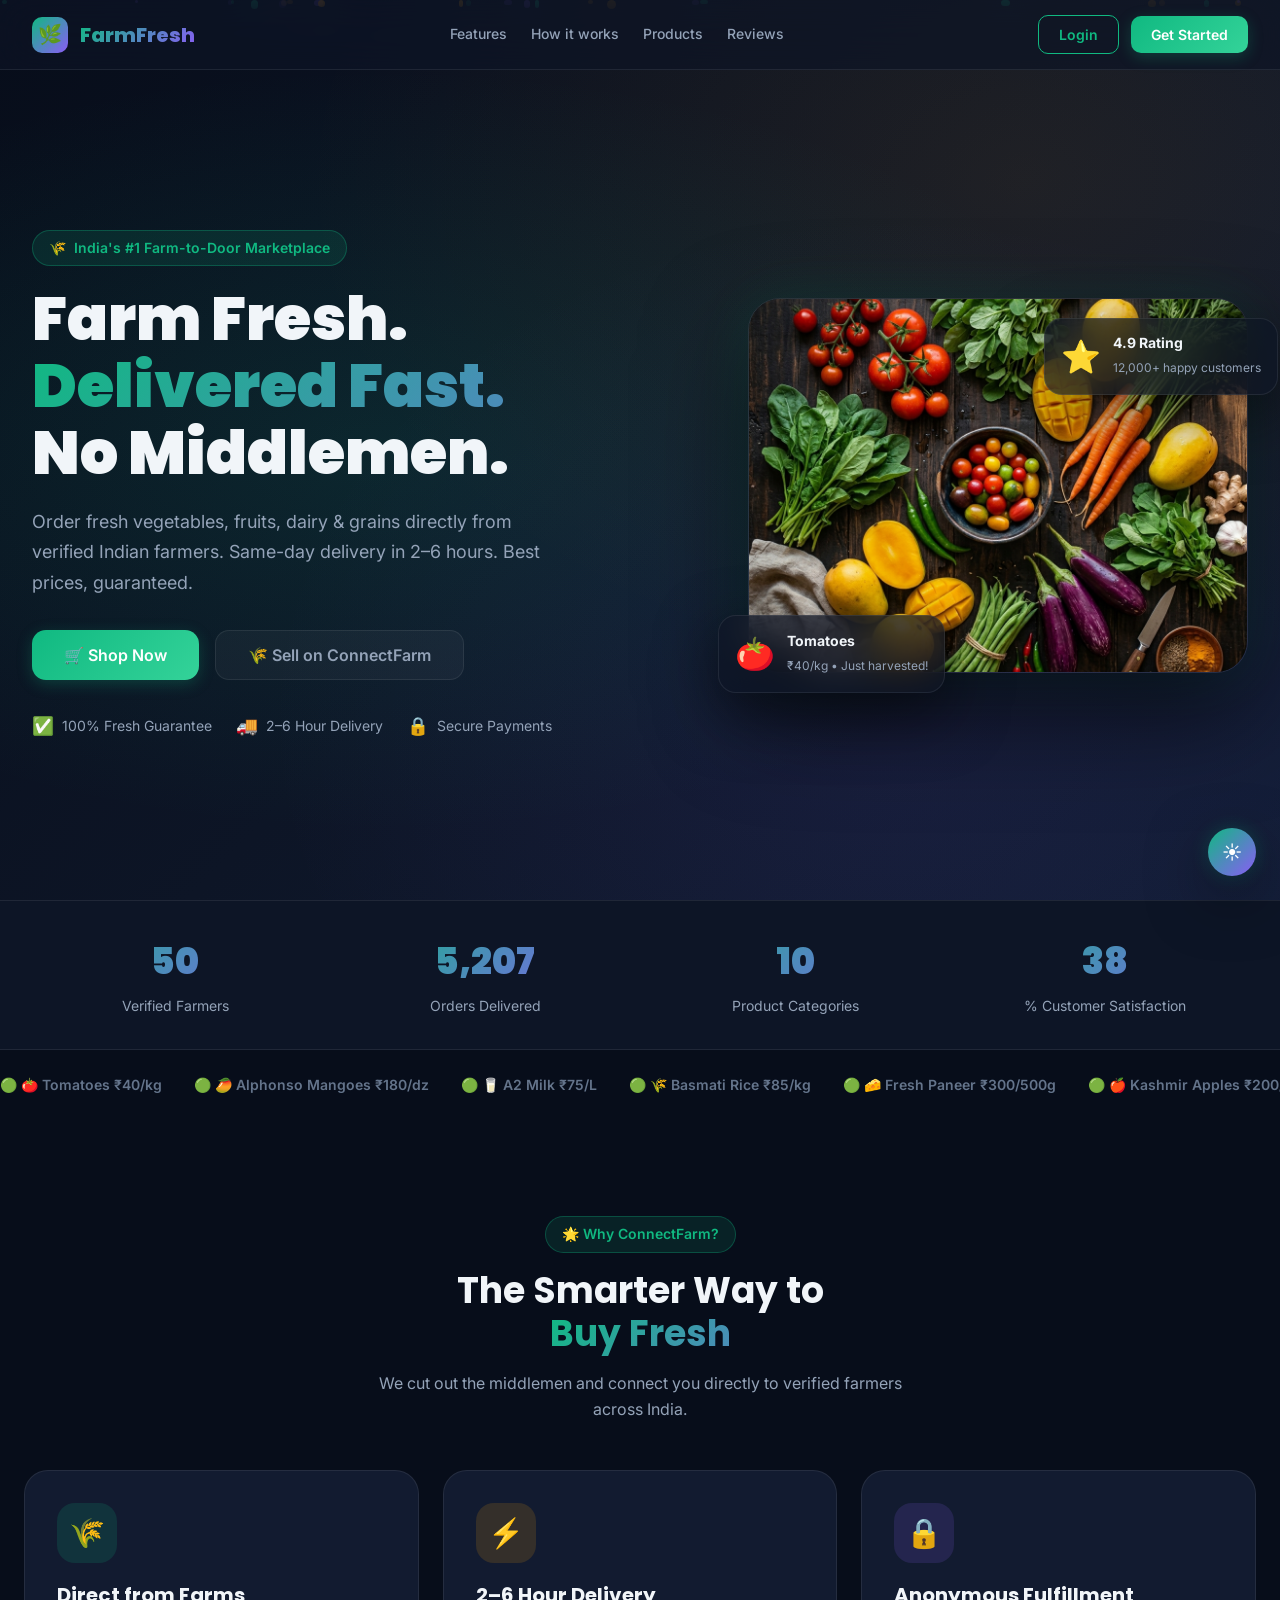
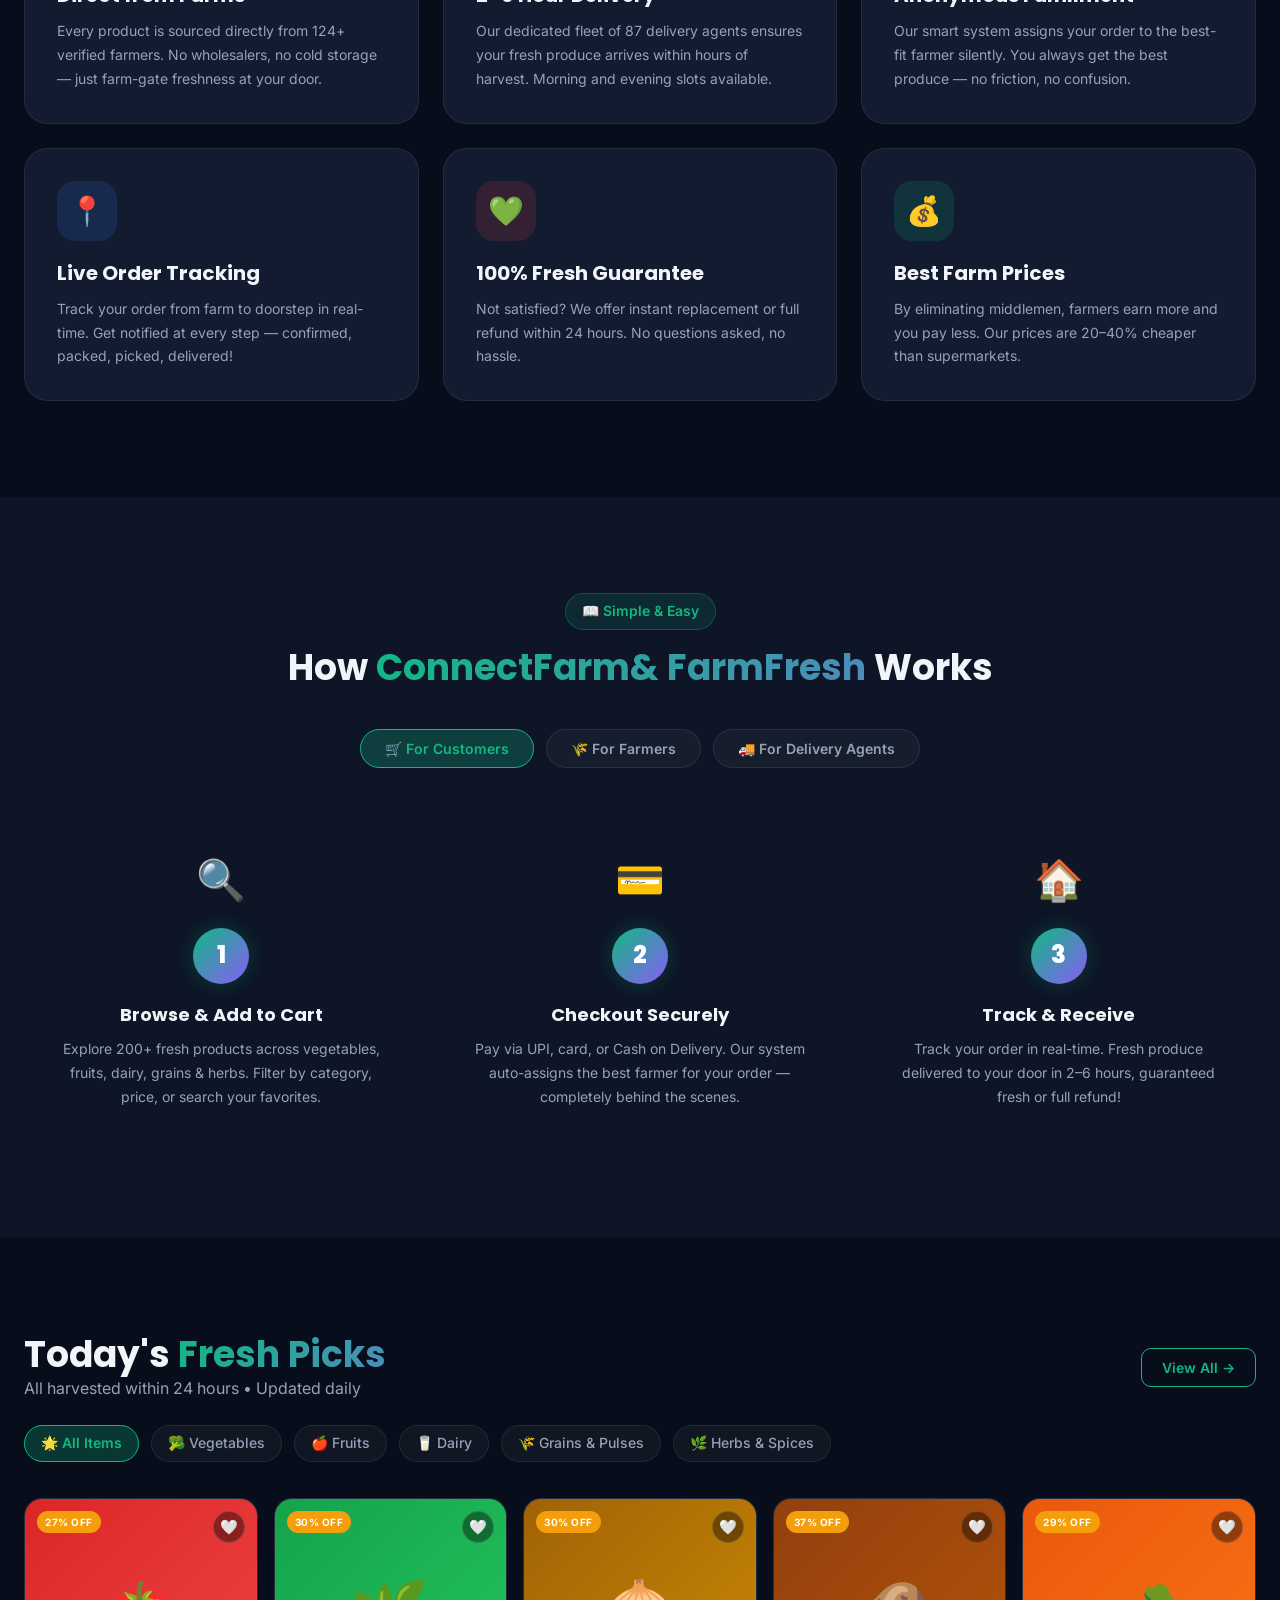
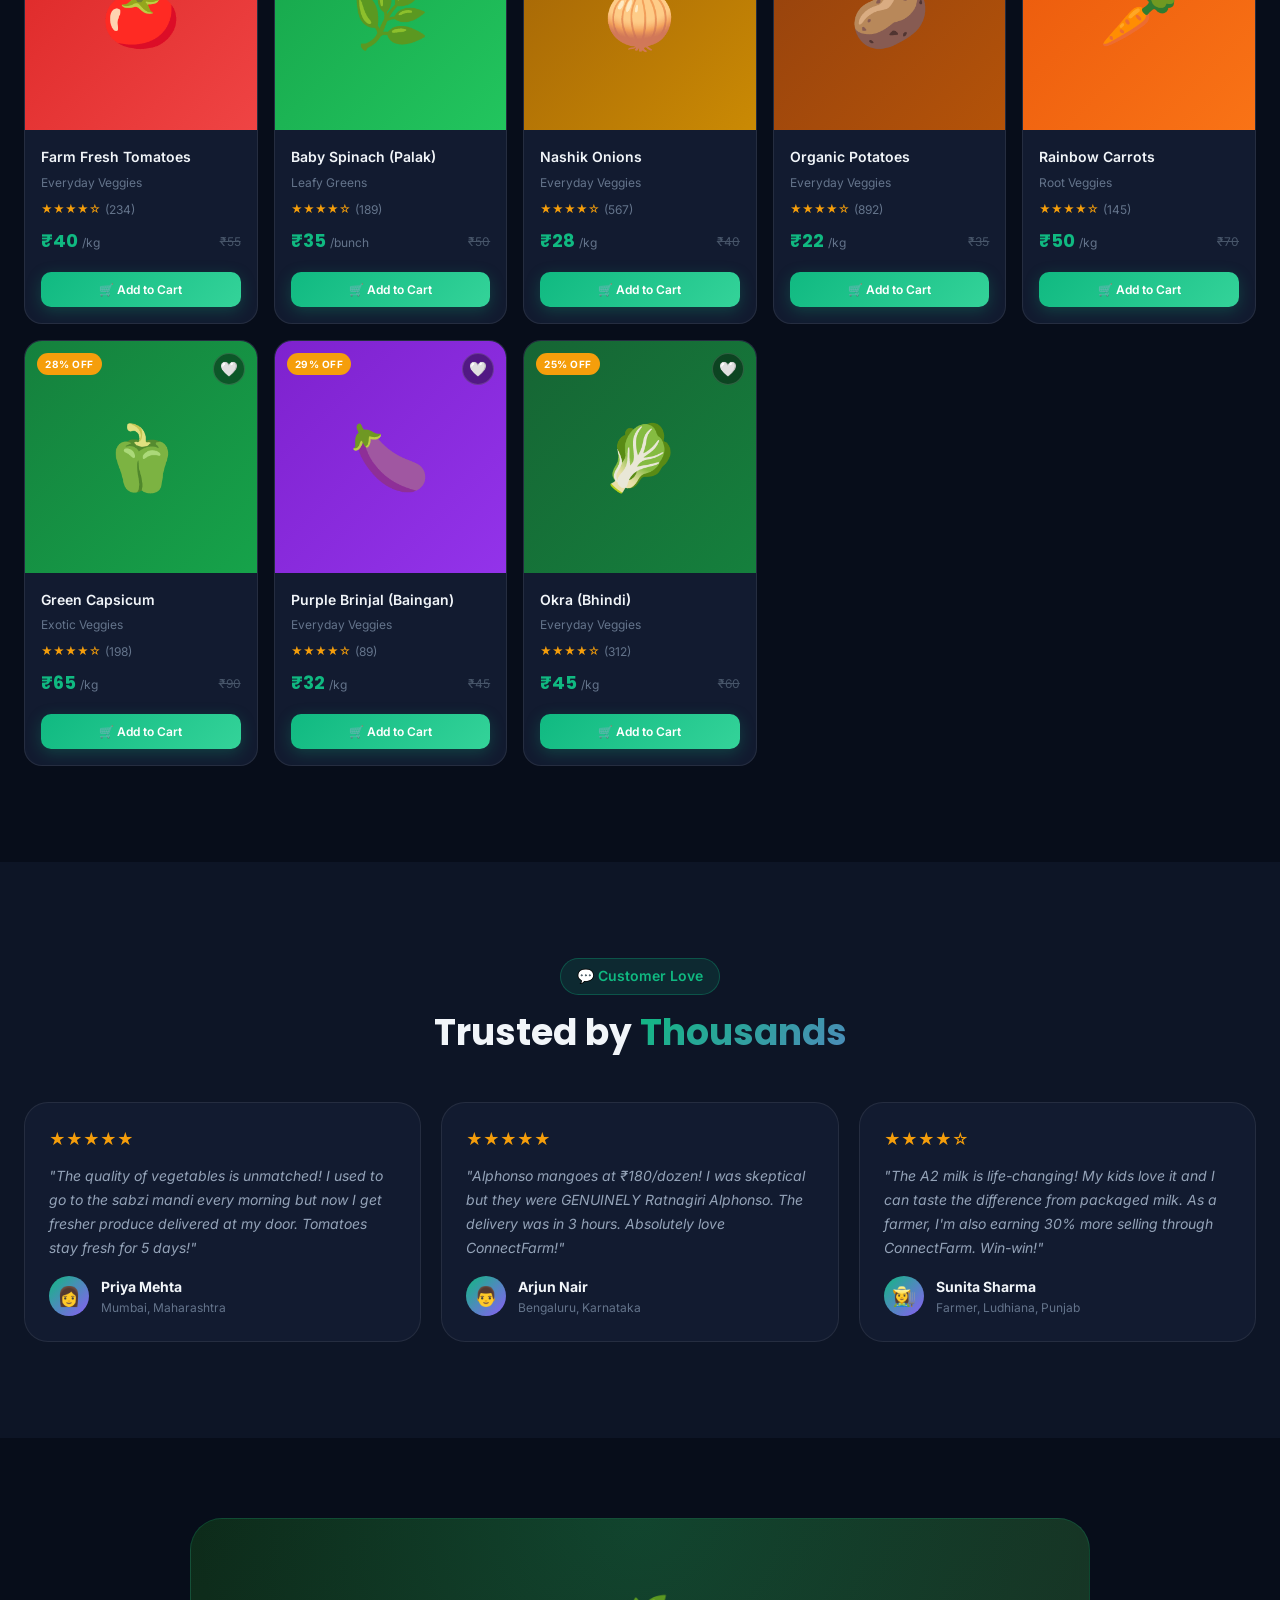
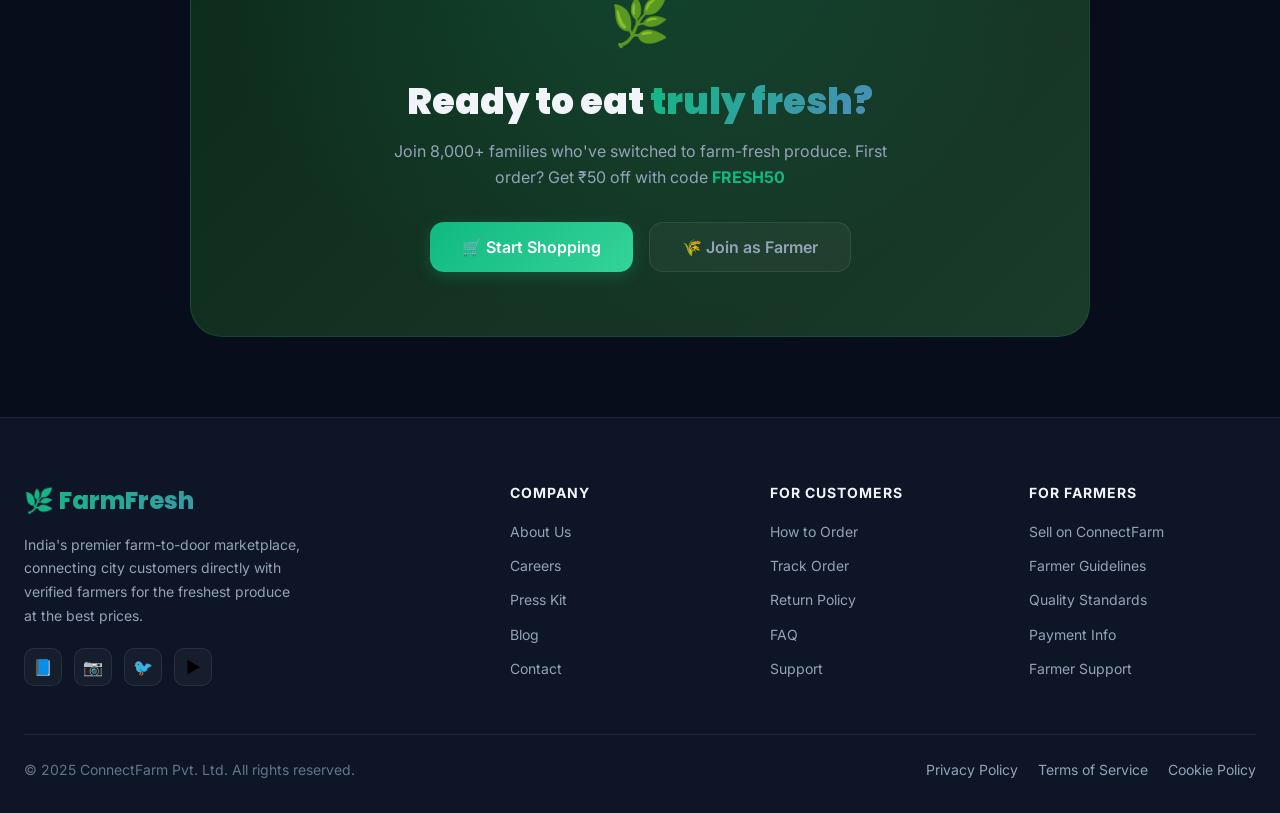
==== commit e4ff2c3e: "Rename ConnectFarm to FarmFresh in index.html" ====
--- a/index.html
+++ b/index.html
@@ -3,7 +3,7 @@
 <head>
   <meta charset="UTF-8" />
   <meta name="viewport" content="width=device-width, initial-scale=1.0" />
-  <title>ConnectFarm — Farm Fresh, Delivered Fast</title>
+  <title>FarmFresh — Delivered Fast</title>
   <meta name="description" content="India's premium farm-to-door marketplace. Order fresh vegetables, fruits, dairy & grains directly from verified farmers. Fast delivery, best prices." />
   <link rel="icon" href="data:image/svg+xml,<svg xmlns='http://www.w3.org/2000/svg' viewBox='0 0 100 100'><text y='.9em' font-size='90'>🌿</text></svg>" />
   <link rel="stylesheet" href="css/globals.css" />
@@ -318,7 +318,7 @@
   <!-- Page Loader -->
   <div id="page-loader">
     <div class="loader-inner">
-      <div class="loader-logo">🌿 ConnectFarm</div>
+      <div class="loader-logo">🌿 FarmFresh</div>
       <div class="loader-bar"><div class="loader-bar-fill"></div></div>
     </div>
   </div>
@@ -336,7 +336,7 @@
   <nav class="landing-nav" id="main-nav">
     <div class="navbar-brand">
       <div class="navbar-logo">🌿</div>
-      <span class="navbar-brand-text">ConnectFarm</span>
+      <span class="navbar-brand-text">FarmFresh</span>
     </div>
     <nav class="nav-links">
       <a href="#features" class="nav-link">Features</a>
@@ -478,7 +478,7 @@
     <div class="container">
       <div class="text-center" style="margin-bottom:var(--space-10)">
         <div class="hero-eyebrow" style="display:inline-flex;margin-bottom:var(--space-4)">📖 Simple & Easy</div>
-        <h2 class="reveal">How <span class="gradient-text">ConnectFarm</span> Works</h2>
+        <h2 class="reveal">How <span class="gradient-text">ConnectFarm& FarmFresh</span> Works</h2>
       </div>
       <div class="how-tabs">
         <button class="how-tab active" onclick="switchHowTab('customer', this)">🛒 For Customers</button>
@@ -626,7 +626,7 @@
     <div class="container">
       <div class="footer-grid">
         <div class="footer-brand">
-          <div class="footer-logo gradient-text">🌿 ConnectFarm</div>
+          <div class="footer-logo gradient-text">🌿 FarmFresh</div>
           <p class="footer-desc">India's premier farm-to-door marketplace, connecting city customers directly with verified farmers for the freshest produce at the best prices.</p>
           <div class="footer-social">
             <button class="social-btn">📘</button>
